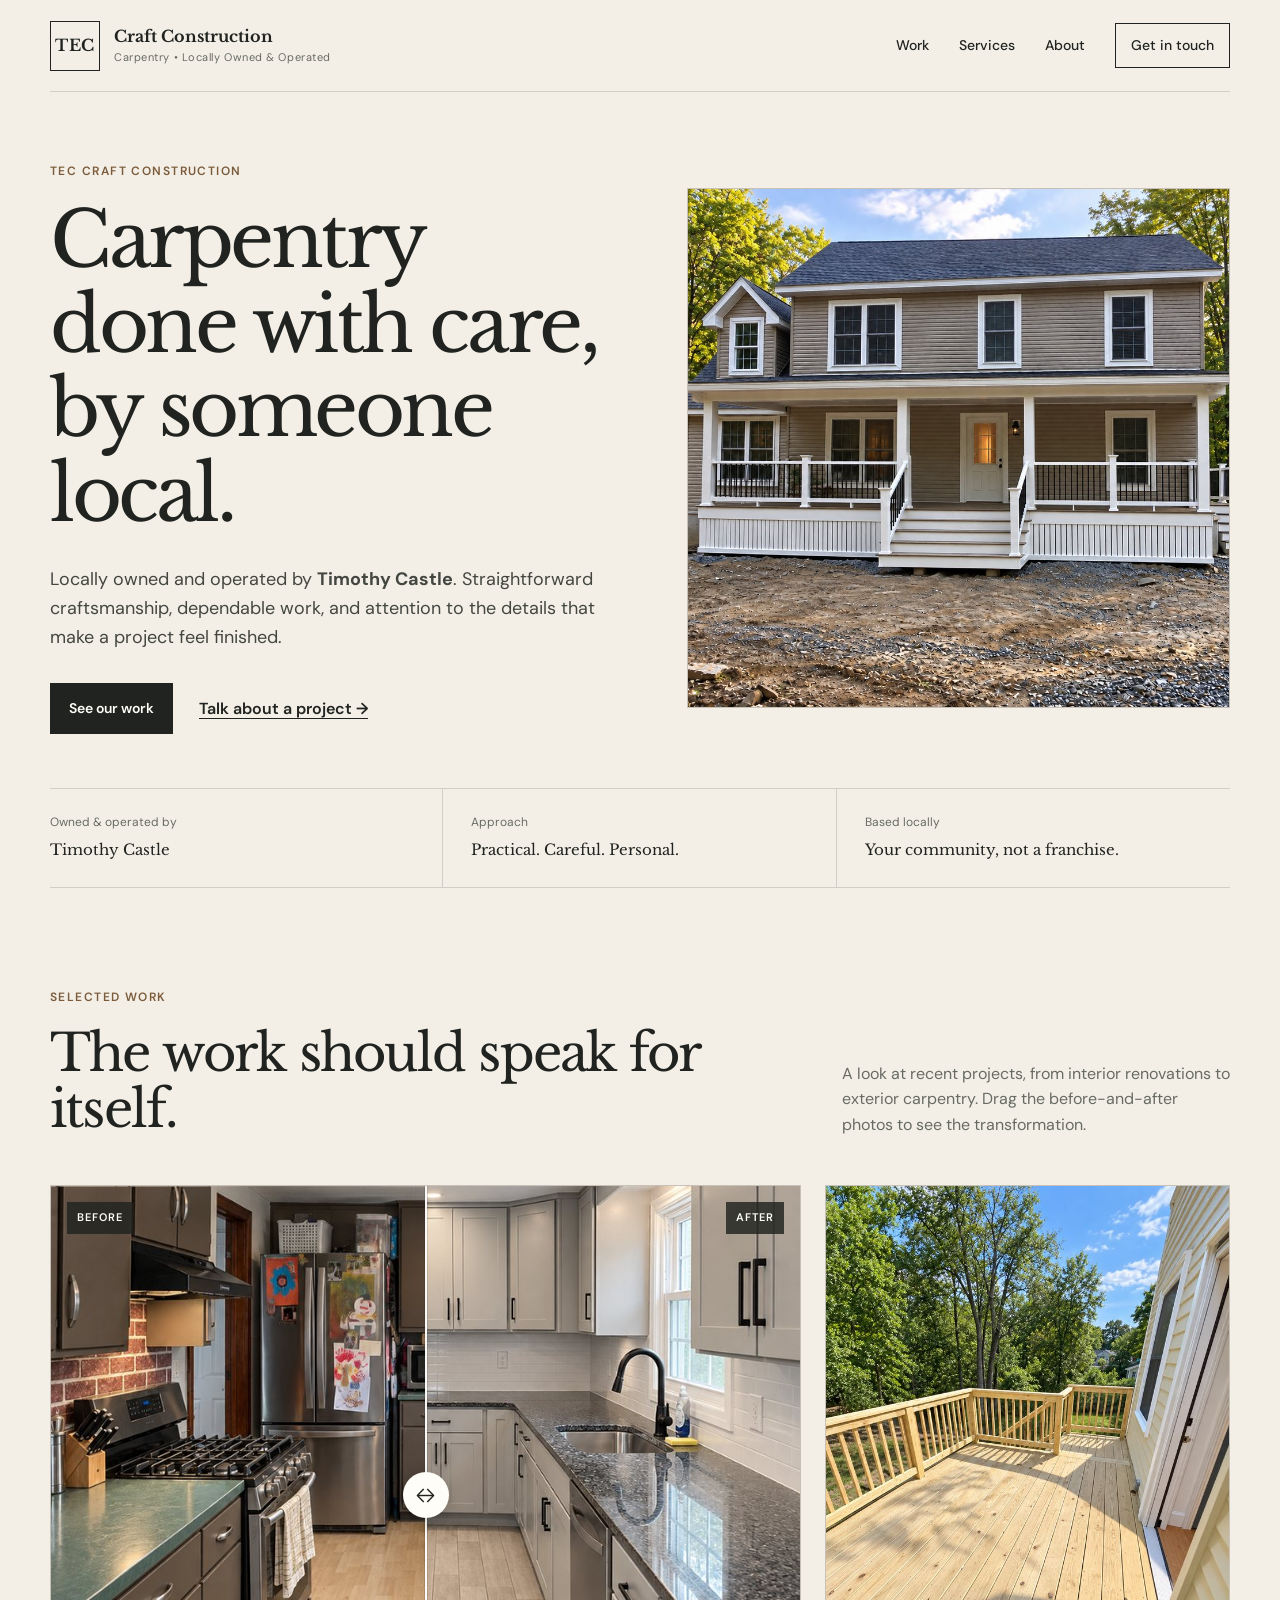
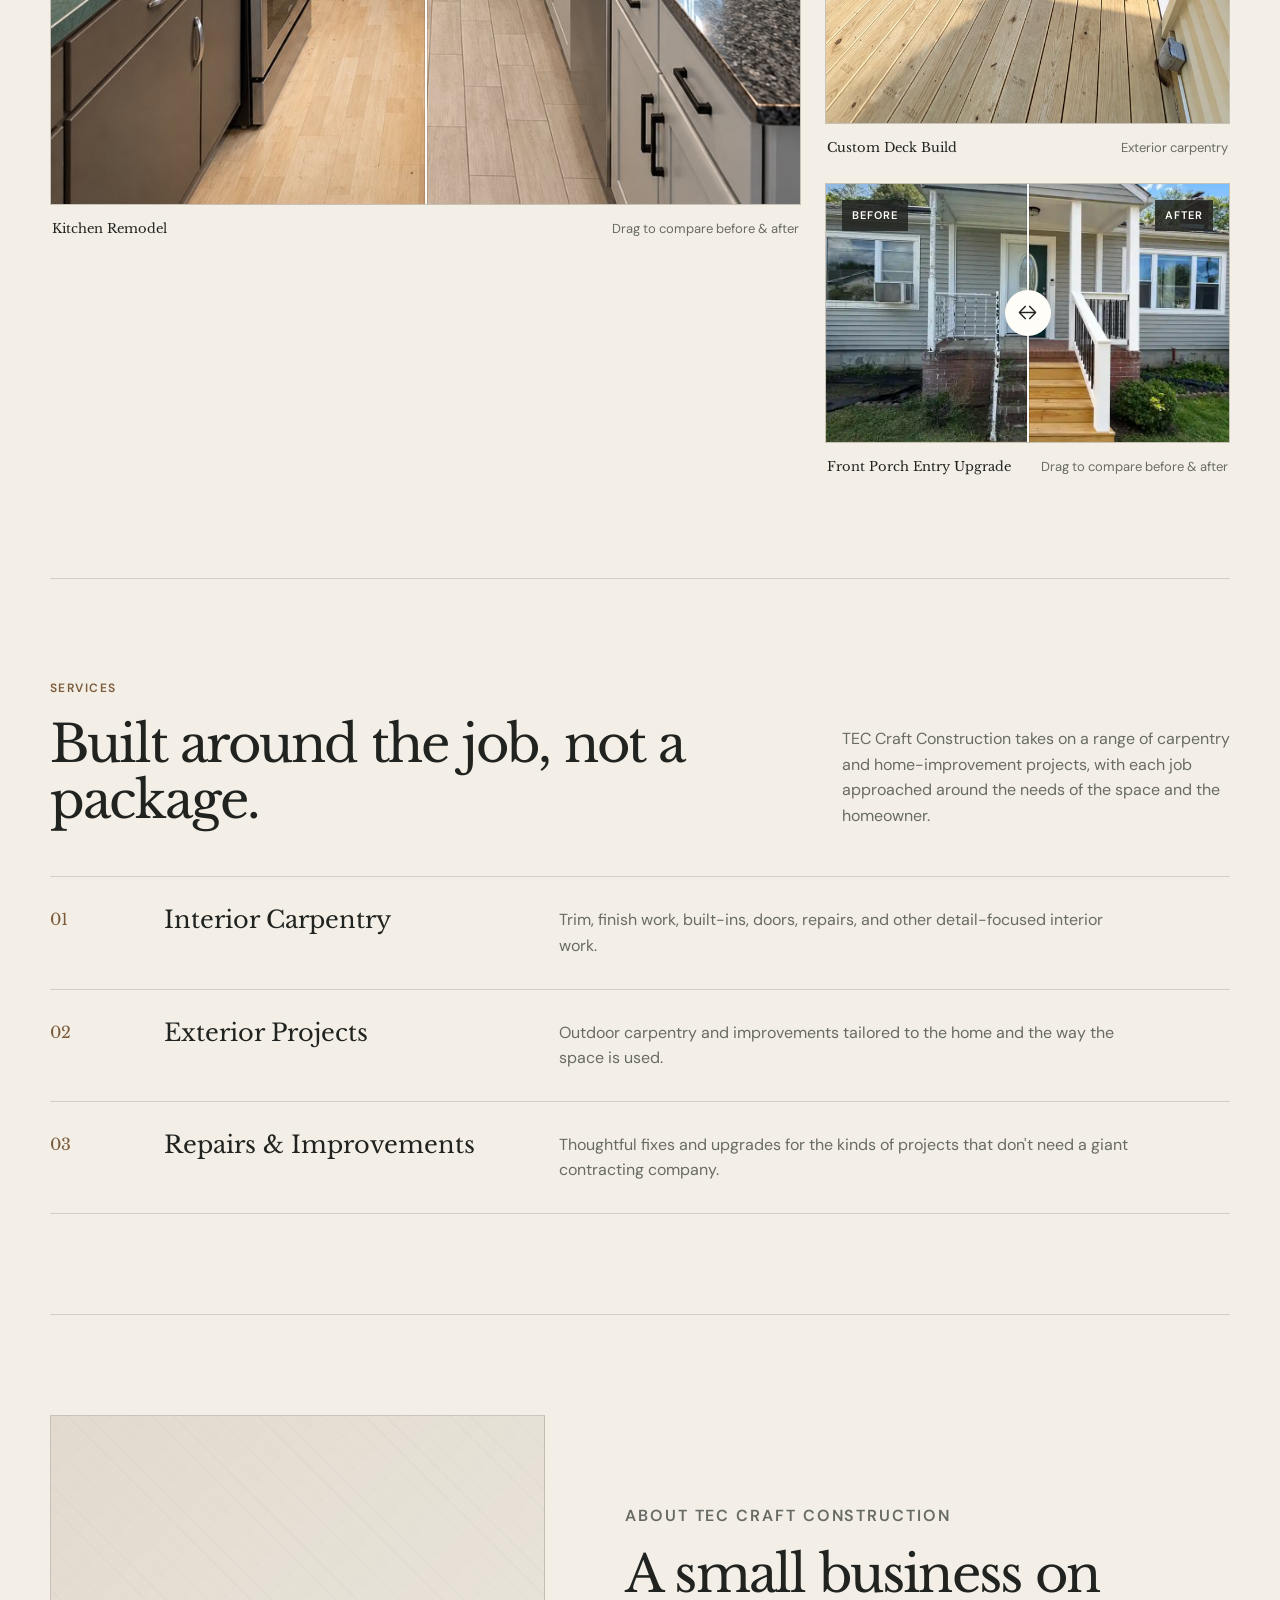
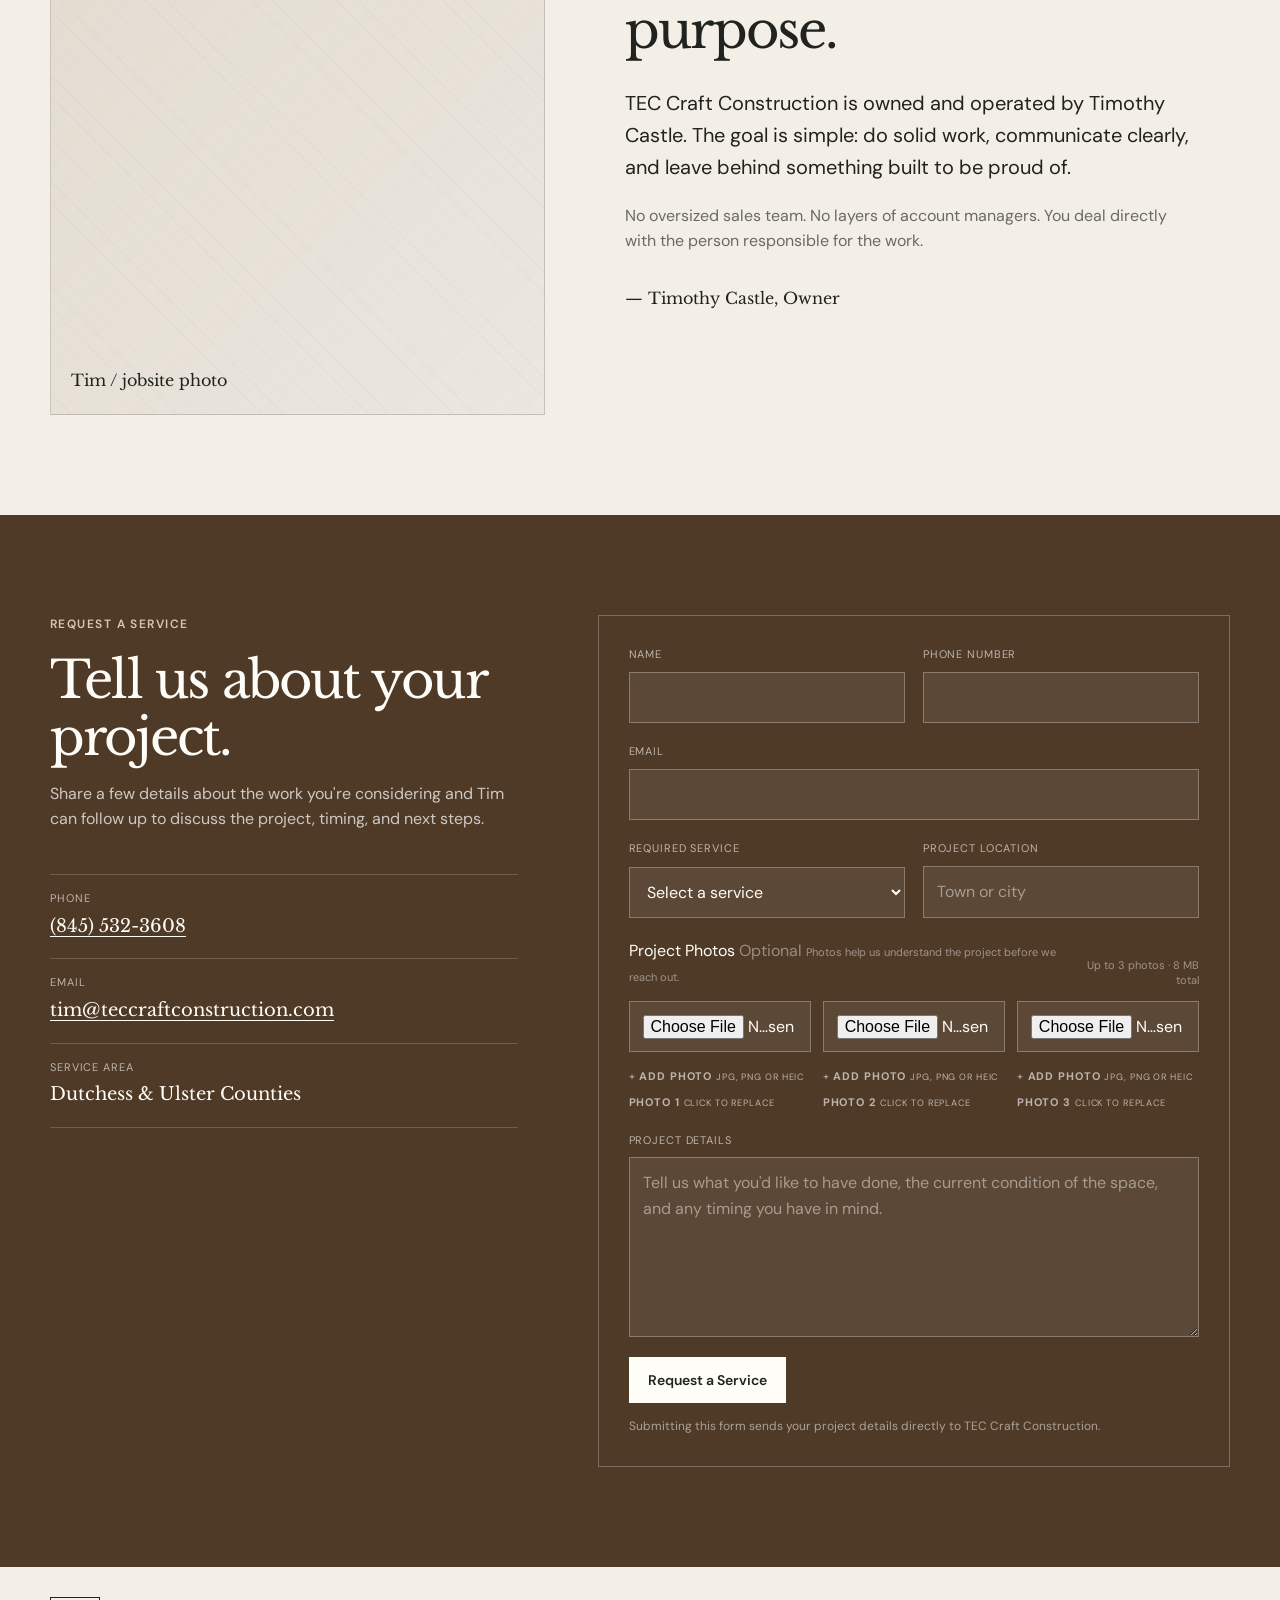
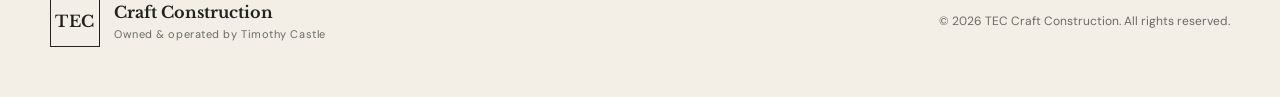
==== index.html @ 2acc92d2 "Redesign project photo upload cards" ====
<!doctype html>
<html lang="en">
<head>
  <meta charset="utf-8" />
  <meta name="viewport" content="width=device-width, initial-scale=1" />
  <meta name="description" content="TEC Craft Construction — locally owned and operated carpentry by Timothy Castle." />
  <title>TEC Craft Construction | Timothy Castle</title>
  <link rel="preconnect" href="https://fonts.googleapis.com">
  <link rel="preconnect" href="https://fonts.gstatic.com" crossorigin>
  <link href="https://fonts.googleapis.com/css2?family=DM+Sans:wght@400;500;600&family=Libre+Baskerville:wght@400;700&display=swap" rel="stylesheet">
  <link rel="stylesheet" href="styles.css" />
</head>
<body>
  <header class="site-header">
    <a class="brand" href="#top" aria-label="TEC Craft Construction home">
      <span class="brand-mark">TEC</span>
      <span class="brand-text">
        <strong>Craft Construction</strong>
        <small>Carpentry • Locally Owned & Operated</small>
      </span>
    </a>

    <button class="nav-toggle" aria-label="Open navigation" aria-expanded="false">
      <span></span><span></span><span></span>
    </button>

    <nav class="site-nav" aria-label="Main navigation">
      <a href="#work">Work</a>
      <a href="#services">Services</a>
      <a href="#about">About</a>
      <a class="nav-contact" href="#contact">Get in touch</a>
    </nav>
  </header>

  <main id="top">
    <section class="hero">
      <div class="hero-copy">
        <p class="eyebrow">TEC Craft Construction</p>
        <h1>Carpentry done with care, by someone local.</h1>
        <p class="hero-lede">
          Locally owned and operated by <strong>Timothy Castle</strong>.
          Straightforward craftsmanship, dependable work, and attention to the details that make a project feel finished.
        </p>
        <div class="hero-actions">
          <a class="button button-dark" href="#work">See our work</a>
          <a class="text-link" href="#contact">Talk about a project <span aria-hidden="true">→</span></a>
        </div>
      </div>

      <div class="hero-photo" style="overflow:hidden; border:1px solid var(--line); background:var(--paper-deep);">
        <img src="assets/main-house-hero.jpg" alt="Finished exterior carpentry work featuring the completed house and front porch." style="width:100%; height:100%; object-fit:cover; object-position:center center; display:block;" />
      </div>
    </section>

    <section class="intro-strip" aria-label="Business highlights">
      <div>
        <span class="strip-label">Owned & operated by</span>
        <strong>Timothy Castle</strong>
      </div>
      <div>
        <span class="strip-label">Approach</span>
        <strong>Practical. Careful. Personal.</strong>
      </div>
      <div>
        <span class="strip-label">Based locally</span>
        <strong>Your community, not a franchise.</strong>
      </div>
    </section>

    <section class="work section" id="work">
      <div class="section-heading">
        <div>
          <p class="eyebrow">Selected work</p>
          <h2>The work should speak for itself.</h2>
        </div>
        <p>
          A look at recent projects, from interior renovations to exterior carpentry. Drag the before-and-after photos to see the transformation.
        </p>
      </div>

      <div class="project-grid">
        <article class="project-card project-card-large">
          <div class="before-after" style="--split: 50%;">
            <img class="before-after__image before-after__after" src="assets/kitchen-after.jpg" alt="Kitchen after renovation" />
            <div class="before-after__before" aria-hidden="true">
              <img class="before-after__image" src="assets/kitchen-before.jpg" alt="" />
            </div>

            <span class="before-after__label before-after__label--before">Before</span>
            <span class="before-after__label before-after__label--after">After</span>

            <div class="before-after__divider" aria-hidden="true">
              <span class="before-after__handle">↔</span>
            </div>

            <input
              class="before-after__range"
              type="range"
              min="0"
              max="100"
              value="50"
              aria-label="Drag to compare the kitchen before and after"
            />
          </div>
          <div class="project-meta">
            <strong>Kitchen Remodel</strong>
            <span>Drag to compare before &amp; after</span>
          </div>
        </article>

        <article class="project-card">
          <div class="project-photo" style="overflow:hidden;border:1px solid var(--line);background:var(--paper-deep);">
            <img src="assets/deck-project.jpg" alt="Newly built wooden deck in daylight" style="width:100%;height:100%;object-fit:cover;display:block;" />
          </div>
          <div class="project-meta">
            <strong>Custom Deck Build</strong>
            <span>Exterior carpentry</span>
          </div>
        </article>

        <article class="project-card">
          <div class="before-after before-after--small" style="--split: 50%;">
            <img class="before-after__image before-after__after" src="assets/porch-after.webp" alt="Front porch after renovation" />
            <div class="before-after__before" aria-hidden="true">
              <img class="before-after__image" src="assets/porch-before.webp" alt="" />
            </div>

            <span class="before-after__label before-after__label--before">Before</span>
            <span class="before-after__label before-after__label--after">After</span>

            <div class="before-after__divider" aria-hidden="true">
              <span class="before-after__handle">↔</span>
            </div>

            <input
              class="before-after__range"
              type="range"
              min="0"
              max="100"
              value="50"
              aria-label="Drag to compare the front porch before and after"
            />
          </div>
          <div class="project-meta">
            <strong>Front Porch Entry Upgrade</strong>
            <span>Drag to compare before &amp; after</span>
          </div>
        </article>
      </div>
    </section>

    <section class="services section" id="services">
      <div class="section-heading compact">
        <div>
          <p class="eyebrow">Services</p>
          <h2>Built around the job, not a package.</h2>
        </div>
        <p>
          TEC Craft Construction takes on a range of carpentry and home-improvement projects, with each job approached around the needs of the space and the homeowner.
        </p>
      </div>

      <div class="service-list">
        <article>
          <span>01</span>
          <h3>Interior Carpentry</h3>
          <p>Trim, finish work, built-ins, doors, repairs, and other detail-focused interior work.</p>
        </article>
        <article>
          <span>02</span>
          <h3>Exterior Projects</h3>
          <p>Outdoor carpentry and improvements tailored to the home and the way the space is used.</p>
        </article>
        <article>
          <span>03</span>
          <h3>Repairs & Improvements</h3>
          <p>Thoughtful fixes and upgrades for the kinds of projects that don't need a giant contracting company.</p>
        </article>
      </div>
    </section>

    <section class="about section" id="about">
      <div class="about-photo placeholder-photo">
        <span>Tim / jobsite photo</span>
        
      </div>

      <div class="about-copy">
        <p class="eyebrow">About TEC Craft Construction</p>
        <h2>A small business on purpose.</h2>
        <p class="about-lede">
          TEC Craft Construction is owned and operated by Timothy Castle. The goal is simple:
          do solid work, communicate clearly, and leave behind something built to be proud of.
        </p>
        <p>
          No oversized sales team. No layers of account managers. You deal directly with the person responsible for the work.
        </p>
        <p class="owner-signoff">— Timothy Castle, Owner</p>
      </div>
    </section>

    <section class="contact section" id="contact">
      <div class="contact-intro">
        <p class="eyebrow">Request a service</p>
        <h2>Tell us about your project.</h2>
        <p>
          Share a few details about the work you're considering and Tim can follow up to discuss the project, timing, and next steps.
        </p>

        <div class="contact-details">
          <div>
            <span>Phone</span>
            <a href="tel:+18455323608">(845) 532-3608</a>
          </div>
          <div>
            <span>Email</span>
            <a href="mailto:tim@teccraftconstruction.com">tim@teccraftconstruction.com</a>
          </div>
          <div>
            <span>Service area</span>
            <strong>Dutchess &amp; Ulster Counties</strong>
          </div>
        </div>
      </div>

      <form
        class="service-request-form"
        name="service-request"
        method="POST"
        action="/"
        enctype="multipart/form-data"
        data-netlify="true"
        netlify-honeypot="bot-field"
      >
        <input type="hidden" name="form-name" value="service-request" />
        <p class="form-honeypot">
          <label>Don't fill this out if you're human: <input name="bot-field" /></label>
        </p>

        <div class="form-row">
          <label>
            <span>Name</span>
            <input type="text" name="name" autocomplete="name" required />
          </label>
          <label>
            <span>Phone Number</span>
            <input type="tel" name="phone" autocomplete="tel" required />
          </label>
        </div>

        <label>
          <span>Email</span>
          <input type="email" name="email" autocomplete="email" required />
        </label>

        <div class="form-row">
          <label>
            <span>Required Service</span>
            <select name="service" required>
              <option value="" selected disabled>Select a service</option>
              <option>Interior Carpentry</option>
              <option>Kitchen &amp; Home Updates</option>
              <option>Decks &amp; Exterior Carpentry</option>
              <option>Repairs &amp; Improvements</option>
              <option>Other / Not Sure</option>
            </select>
          </label>
          <label>
            <span>Project Location</span>
            <input type="text" name="project-location" placeholder="Town or city" />
          </label>
        </div>

        <div class="photo-upload-group">
          <div class="photo-upload-heading">
            <div>
              <span>Project Photos <em>Optional</em></span>
              <small>Photos help us understand the project before we reach out.</small>
            </div>
            <small>Up to 3 photos · 8 MB total</small>
          </div>

          <div class="photo-upload-grid">
            <label class="photo-upload-card">
              <input type="file" name="photo-1" accept="image/*" />
              <img class="photo-upload-preview" alt="" />
              <span class="photo-upload-empty">
                <span class="photo-upload-plus" aria-hidden="true">+</span>
                <strong>Add photo</strong>
                <small>JPG, PNG or HEIC</small>
              </span>
              <span class="photo-upload-selected">
                <strong>Photo 1</strong>
                <small>Click to replace</small>
              </span>
            </label>

            <label class="photo-upload-card">
              <input type="file" name="photo-2" accept="image/*" />
              <img class="photo-upload-preview" alt="" />
              <span class="photo-upload-empty">
                <span class="photo-upload-plus" aria-hidden="true">+</span>
                <strong>Add photo</strong>
                <small>JPG, PNG or HEIC</small>
              </span>
              <span class="photo-upload-selected">
                <strong>Photo 2</strong>
                <small>Click to replace</small>
              </span>
            </label>

            <label class="photo-upload-card">
              <input type="file" name="photo-3" accept="image/*" />
              <img class="photo-upload-preview" alt="" />
              <span class="photo-upload-empty">
                <span class="photo-upload-plus" aria-hidden="true">+</span>
                <strong>Add photo</strong>
                <small>JPG, PNG or HEIC</small>
              </span>
              <span class="photo-upload-selected">
                <strong>Photo 3</strong>
                <small>Click to replace</small>
              </span>
            </label>
          </div>
        </div>

        <label>
          <span>Project Details</span>
          <textarea
            name="project-details"
            rows="6"
            placeholder="Tell us what you'd like to have done, the current condition of the space, and any timing you have in mind."
            required
          ></textarea>
        </label>

        <button class="button button-light form-submit" type="submit">Request a Service</button>
        <p class="form-note">Submitting this form sends your project details directly to TEC Craft Construction.</p>
      </form>
    </section>
  </main>

  <footer>
    <div class="brand footer-brand">
      <span class="brand-mark">TEC</span>
      <span class="brand-text">
        <strong>Craft Construction</strong>
        <small>Owned & operated by Timothy Castle</small>
      </span>
    </div>
    <p>© <span id="year"></span> TEC Craft Construction. All rights reserved.</p>
  </footer>

  <script src="script.js"></script>
</body>
</html>
---- styles.css ----
:root {
  --paper: #f3efe7;
  --paper-deep: #e8e0d4;
  --ink: #20231f;
  --muted: #686b64;
  --wood: #7b5b3a;
  --wood-dark: #4f3a27;
  --line: rgba(32, 35, 31, 0.16);
  --white: #fffdf8;
  --max: 1180px;
}

* { box-sizing: border-box; }

html {
  scroll-behavior: smooth;
}

body {
  margin: 0;
  background: var(--paper);
  color: var(--ink);
  font-family: "DM Sans", system-ui, sans-serif;
  line-height: 1.6;
}

a { color: inherit; }

img {
  max-width: 100%;
  display: block;
}

.site-header {
  width: min(calc(100% - 48px), var(--max));
  margin: 0 auto;
  min-height: 92px;
  display: flex;
  align-items: center;
  justify-content: space-between;
  border-bottom: 1px solid var(--line);
  position: relative;
  z-index: 10;
}

.brand {
  display: inline-flex;
  align-items: center;
  gap: 14px;
  text-decoration: none;
}

.brand-mark {
  width: 50px;
  height: 50px;
  border: 1px solid var(--ink);
  display: grid;
  place-items: center;
  font-family: "Libre Baskerville", serif;
  font-weight: 700;
  letter-spacing: .04em;
}

.brand-text {
  display: flex;
  flex-direction: column;
  line-height: 1.15;
}

.brand-text strong {
  font-family: "Libre Baskerville", serif;
  font-size: 16px;
}

.brand-text small {
  margin-top: 6px;
  color: var(--muted);
  font-size: 11px;
  letter-spacing: .05em;
}

.site-nav {
  display: flex;
  align-items: center;
  gap: 30px;
}

.site-nav a {
  text-decoration: none;
  font-size: 14px;
  font-weight: 500;
}

.site-nav a:hover { text-decoration: underline; }

.nav-contact {
  border: 1px solid var(--ink);
  padding: 10px 15px;
}

.nav-toggle {
  display: none;
  background: transparent;
  border: 0;
  width: 42px;
  height: 42px;
  padding: 10px;
}

.nav-toggle span {
  display: block;
  height: 1px;
  background: var(--ink);
  margin: 5px 0;
}

.hero {
  width: min(calc(100% - 48px), var(--max));
  margin: 0 auto;
  padding: 70px 0 54px;
  display: grid;
  grid-template-columns: 1.02fr .98fr;
  gap: 72px;
  align-items: center;
}

.eyebrow {
  margin: 0 0 18px;
  color: var(--wood);
  font-weight: 600;
  text-transform: uppercase;
  letter-spacing: .12em;
  font-size: 12px;
}

h1, h2, h3 {
  font-family: "Libre Baskerville", serif;
  font-weight: 400;
  line-height: 1.1;
  margin-top: 0;
}

h1 {
  font-size: clamp(45px, 6vw, 78px);
  letter-spacing: -.045em;
  margin-bottom: 28px;
  max-width: 780px;
}

h2 {
  font-size: clamp(34px, 4vw, 52px);
  letter-spacing: -.035em;
  margin-bottom: 0;
}

h3 {
  font-size: 24px;
  margin-bottom: 12px;
}

.hero-lede {
  max-width: 650px;
  font-size: 18px;
  color: #444740;
  margin: 0 0 32px;
}

.hero-actions {
  display: flex;
  align-items: center;
  gap: 26px;
  flex-wrap: wrap;
}

.button {
  display: inline-block;
  padding: 13px 18px;
  text-decoration: none;
  font-weight: 600;
  font-size: 14px;
  border: 1px solid transparent;
}

.button-dark {
  color: var(--white);
  background: var(--ink);
}

.button-light {
  background: var(--white);
  color: var(--ink);
}

.text-link {
  font-weight: 600;
  text-decoration-thickness: 1px;
  text-underline-offset: 4px;
}

.hero-photo {
  min-height: 520px;
  position: relative;
  overflow: hidden;
}

.hero-photo > img {
  position: absolute;
  inset: 0;
  width: 100%;
  height: 100%;
  object-fit: cover;
  object-position: center center;
  display: block;
}

.placeholder-photo {
  border: 1px solid var(--line);
  background:
    linear-gradient(135deg, rgba(123,91,58,.14), rgba(32,35,31,.04)),
    repeating-linear-gradient(45deg, transparent, transparent 14px, rgba(32,35,31,.025) 14px, rgba(32,35,31,.025) 15px);
  display: flex;
  align-items: flex-end;
  justify-content: space-between;
  gap: 20px;
  padding: 20px;
  color: var(--muted);
}

.placeholder-photo span {
  font-family: "Libre Baskerville", serif;
  color: var(--ink);
}

.placeholder-photo small {
  text-align: right;
  max-width: 210px;
}

.intro-strip {
  width: min(calc(100% - 48px), var(--max));
  margin: 0 auto;
  border-top: 1px solid var(--line);
  border-bottom: 1px solid var(--line);
  display: grid;
  grid-template-columns: repeat(3, 1fr);
}

.intro-strip > div {
  padding: 24px 28px;
  border-right: 1px solid var(--line);
}

.intro-strip > div:first-child { padding-left: 0; }
.intro-strip > div:last-child {
  border-right: 0;
  padding-right: 0;
}

.strip-label {
  display: block;
  color: var(--muted);
  font-size: 12px;
  margin-bottom: 5px;
}

.intro-strip strong {
  font-family: "Libre Baskerville", serif;
  font-size: 15px;
  font-weight: 400;
}

.section {
  width: min(calc(100% - 48px), var(--max));
  margin: 0 auto;
  padding: 100px 0;
}

.section-heading {
  display: grid;
  grid-template-columns: 1.3fr .7fr;
  gap: 70px;
  align-items: end;
  margin-bottom: 48px;
}

.section-heading > p {
  margin: 0;
  color: var(--muted);
  max-width: 440px;
}

.project-grid {
  display: grid;
  grid-template-columns: 1.3fr .7fr;
  gap: 24px;
}

.project-card-large {
  grid-row: span 2;
}

.project-photo {
  min-height: 260px;
}

.project-card-large .project-photo {
  min-height: 620px;
}

.project-meta {
  display: flex;
  justify-content: space-between;
  gap: 18px;
  padding: 14px 2px 0;
  font-size: 13px;
}

.project-meta strong {
  font-family: "Libre Baskerville", serif;
  font-weight: 400;
}

.project-meta span { color: var(--muted); }

.services {
  border-top: 1px solid var(--line);
}

.service-list {
  border-top: 1px solid var(--line);
}

.service-list article {
  display: grid;
  grid-template-columns: 80px .7fr 1.3fr;
  gap: 34px;
  padding: 30px 0;
  border-bottom: 1px solid var(--line);
  align-items: start;
}

.service-list article > span {
  color: var(--wood);
  font-family: "Libre Baskerville", serif;
}

.service-list p {
  margin: 0;
  color: var(--muted);
  max-width: 580px;
}

.about {
  display: grid;
  grid-template-columns: .9fr 1.1fr;
  gap: 80px;
  align-items: center;
  border-top: 1px solid var(--line);
}

.about-photo {
  min-height: 600px;
}

.about-copy {
  max-width: 570px;
}

.about-copy h2 { margin-bottom: 28px; }

.about-copy p {
  color: var(--muted);
  font-size: 16px;
}

.about-copy .about-lede {
  color: var(--ink);
  font-size: 20px;
}

.owner-signoff {
  margin-top: 32px;
  color: var(--ink) !important;
  font-family: "Libre Baskerville", serif;
}

.contact {
  background: var(--wood-dark);
  color: var(--white);
  width: 100%;
  max-width: none;
  padding-left: max(24px, calc((100vw - var(--max))/2));
  padding-right: max(24px, calc((100vw - var(--max))/2));
  display: grid;
  grid-template-columns: .85fr 1.15fr;
  gap: 80px;
  align-items: start;
}

.contact .eyebrow { color: #dbc7ae; }

.contact-intro > p:last-of-type {
  color: rgba(255,255,255,.72);
  max-width: 520px;
}

.contact-details {
  margin-top: 42px;
  border-top: 1px solid rgba(255,255,255,.18);
}

.contact-details > div {
  padding: 15px 0 18px;
  border-bottom: 1px solid rgba(255,255,255,.18);
  display: flex;
  flex-direction: column;
}

.contact-details span,
.service-request-form label > span {
  color: rgba(255,255,255,.62);
  font-size: 11px;
  text-transform: uppercase;
  letter-spacing: .08em;
}

.contact-details a,
.contact-details strong {
  margin-top: 4px;
  font-family: "Libre Baskerville", serif;
  font-size: 18px;
  font-weight: 400;
  text-decoration-thickness: 1px;
  text-underline-offset: 4px;
}

.service-request-form {
  border: 1px solid rgba(255,255,255,.25);
  padding: 30px;
  display: grid;
  gap: 20px;
}

.form-row {
  display: grid;
  grid-template-columns: 1fr 1fr;
  gap: 18px;
}

.service-request-form label {
  display: grid;
  gap: 8px;
}

.service-request-form input,
.service-request-form select,
.service-request-form textarea {
  width: 100%;
  border: 1px solid rgba(255,255,255,.28);
  background: rgba(255,255,255,.07);
  color: var(--white);
  font: inherit;
  padding: 12px 13px;
  border-radius: 0;
  outline: none;
}

.service-request-form input,
.service-request-form select {
  min-height: 48px;
}

.service-request-form textarea {
  resize: vertical;
  min-height: 140px;
}

.service-request-form input::placeholder,
.service-request-form textarea::placeholder {
  color: rgba(255,255,255,.46);
}

.service-request-form select option {
  color: var(--ink);
  background: var(--white);
}

.service-request-form input:focus,
.service-request-form select:focus,
.service-request-form textarea:focus {
  border-color: rgba(255,255,255,.75);
}

.form-submit {
  width: fit-content;
  cursor: pointer;
  font-family: "DM Sans", sans-serif;
}

.form-note {
  margin: -6px 0 0;
  color: rgba(255,255,255,.52);
  font-size: 12px;
}

.form-honeypot {
  position: absolute;
  left: -9999px;
  width: 1px;
  height: 1px;
  overflow: hidden;
}

footer {
  width: min(calc(100% - 48px), var(--max));
  margin: 0 auto;
  padding: 30px 0 50px;
  display: flex;
  justify-content: space-between;
  align-items: center;
  gap: 30px;
}

footer p {
  color: var(--muted);
  font-size: 12px;
}

@media (max-width: 850px) {
  .site-header {
    width: min(calc(100% - 32px), var(--max));
    min-height: 80px;
  }

  .brand-text small { display: none; }

  .nav-toggle {
    display: block;
    cursor: pointer;
  }

  .site-nav {
    display: none;
    position: absolute;
    top: 79px;
    left: 0;
    right: 0;
    background: var(--paper);
    padding: 20px 0 26px;
    border-bottom: 1px solid var(--line);
    flex-direction: column;
    align-items: stretch;
    gap: 0;
  }

  .site-nav.open { display: flex; }

  .site-nav a {
    padding: 12px 0;
  }

  .nav-contact {
    border: 0;
  }

  .hero,
  .section {
    width: min(calc(100% - 32px), var(--max));
  }

  .hero {
    grid-template-columns: 1fr;
    gap: 38px;
    padding-top: 48px;
  }

  .hero-photo { min-height: 420px; }

  .intro-strip {
    width: min(calc(100% - 32px), var(--max));
    grid-template-columns: 1fr;
  }

  .intro-strip > div {
    border-right: 0;
    border-bottom: 1px solid var(--line);
    padding: 18px 0;
  }

  .intro-strip > div:last-child { border-bottom: 0; }

  .section { padding: 72px 0; }

  .section-heading,
  .project-grid,
  .about,
  .contact {
    grid-template-columns: 1fr;
    gap: 36px;
  }

  .project-card-large { grid-row: auto; }

  .project-card-large .project-photo,
  .project-photo,
  .about-photo {
    min-height: 380px;
  }

  .service-list article {
    grid-template-columns: 52px 1fr;
    gap: 15px;
  }

  .service-list article p {
    grid-column: 2;
  }

  .contact {
    width: 100%;
    padding-left: 16px;
    padding-right: 16px;
  }

  .form-row {
    grid-template-columns: 1fr;
  }

  .service-request-form {
    padding: 22px;
  }

  footer {
    width: min(calc(100% - 32px), var(--max));
    align-items: flex-start;
    flex-direction: column;
  }
}

@media (max-width: 520px) {
  h1 { font-size: 44px; }
  h2 { font-size: 34px; }

  .brand-mark {
    width: 44px;
    height: 44px;
  }

  .hero-photo,
  .project-card-large .project-photo,
  .project-photo,
  .about-photo {
    min-height: 310px;
  }

  .placeholder-photo {
    flex-direction: column;
    align-items: flex-start;
  }

  .placeholder-photo small { text-align: left; }

  .project-meta {
    flex-direction: column;
    gap: 2px;
  }
}


.before-after {
  --split: 50%;
  position: relative;
  min-height: 620px;
  overflow: hidden;
  border: 1px solid var(--line);
  background: var(--paper-deep);
  user-select: none;
  touch-action: pan-y;
}

.before-after__image {
  position: absolute;
  inset: 0;
  width: 100%;
  height: 100%;
  object-fit: cover;
  display: block;
}

.before-after__after {
  z-index: 1;
}

.before-after__before {
  position: absolute;
  inset: 0;
  overflow: hidden;
  z-index: 2;
  clip-path: inset(0 calc(100% - var(--split)) 0 0);
}

.before-after__before .before-after__image {
  width: 100%;
  height: 100%;
  max-width: none;
  object-fit: cover;
}

.before-after__label {
  position: absolute;
  top: 16px;
  z-index: 4;
  padding: 7px 10px;
  background: rgba(32, 35, 31, 0.82);
  color: var(--white);
  font-size: 11px;
  font-weight: 600;
  letter-spacing: .09em;
  text-transform: uppercase;
  pointer-events: none;
}

.before-after__label--before {
  left: 16px;
}

.before-after__label--after {
  right: 16px;
}

.before-after__divider {
  position: absolute;
  top: 0;
  bottom: 0;
  left: var(--split);
  width: 2px;
  background: rgba(255, 255, 255, 0.95);
  transform: translateX(-1px);
  z-index: 4;
  pointer-events: none;
  box-shadow: 0 0 0 1px rgba(32, 35, 31, 0.12);
}

.before-after__handle {
  position: absolute;
  top: 50%;
  left: 50%;
  width: 46px;
  height: 46px;
  border-radius: 50%;
  background: var(--white);
  color: var(--ink);
  display: grid;
  place-items: center;
  transform: translate(-50%, -50%);
  font-size: 19px;
  line-height: 1;
  box-shadow: 0 4px 18px rgba(0,0,0,.18);
}

.before-after__range {
  position: absolute;
  inset: 0;
  width: 100%;
  height: 100%;
  margin: 0;
  opacity: 0;
  cursor: ew-resize;
  z-index: 5;
}

.before-after__range:focus-visible + * {
  outline: 2px solid var(--ink);
  outline-offset: 3px;
}

@media (max-width: 850px) {
  .before-after {
    min-height: 460px;
  }
}

@media (max-width: 520px) {
  .before-after {
    min-height: 360px;
  }

  .before-after__handle {
    width: 40px;
    height: 40px;
  }
}


.before-after--small {
  min-height: 260px;
}

@media (max-width: 850px) {
  .before-after--small {
    min-height: 380px;
  }
}

@media (max-width: 520px) {
  .before-after--small {
    min-height: 310px;
  }
}


.thank-you-page {
  width: min(calc(100% - 48px), 860px);
  margin: 0 auto;
  padding: 110px 0 140px;
}

.thank-you-card {
  border-top: 1px solid var(--line);
  border-bottom: 1px solid var(--line);
  padding: 70px 0;
}

.thank-you-card h1 {
  max-width: 760px;
}

.thank-you-card > p:not(.eyebrow) {
  max-width: 650px;
  color: var(--muted);
  font-size: 18px;
  margin: 0 0 32px;
}

@media (max-width: 850px) {
  .thank-you-page {
    width: min(calc(100% - 32px), 860px);
    padding: 70px 0 100px;
  }

  .thank-you-card {
    padding: 50px 0;
  }
}


.form-success {
  display: grid;
  gap: 18px;
  align-content: start;
}

.form-success .eyebrow {
  margin-bottom: 0;
}

.form-success h3 {
  margin: 0;
  color: var(--white);
  font-size: 30px;
}

.form-success p:not(.eyebrow) {
  margin: 0;
  color: rgba(255,255,255,.72);
  line-height: 1.7;
}

.form-success .button {
  margin-top: 8px;
  width: fit-content;
}

.form-error {
  margin: -4px 0 0;
  color: #f4c7c7;
  font-size: 13px;
  line-height: 1.5;
}

.form-submit:disabled {
  opacity: .6;
  cursor: wait;
}


.photo-upload-group {
  display: grid;
  gap: 12px;
}

.photo-upload-heading {
  display: flex;
  justify-content: space-between;
  align-items: end;
  gap: 20px;
}

.photo-upload-heading > span {
  color: rgba(255,255,255,.62);
  font-size: 11px;
  text-transform: uppercase;
  letter-spacing: .08em;
}

.photo-upload-heading em {
  font-style: normal;
  text-transform: none;
  letter-spacing: 0;
  color: rgba(255,255,255,.42);
}

.photo-upload-heading small {
  max-width: 300px;
  color: rgba(255,255,255,.46);
  font-size: 11px;
  text-align: right;
  line-height: 1.4;
}

.photo-upload-grid {
  display: grid;
  grid-template-columns: repeat(3, 1fr);
  gap: 12px;
}

.photo-upload {
  border: 1px dashed rgba(255,255,255,.3);
  background: rgba(255,255,255,.04);
  padding: 14px;
  min-width: 0;
}

.photo-upload > span {
  display: block;
  margin-bottom: 8px;
}

.photo-upload input[type="file"] {
  min-height: 0;
  padding: 0;
  border: 0;
  background: transparent;
  color: rgba(255,255,255,.72);
  font-size: 12px;
}

.photo-upload input[type="file"]::file-selector-button {
  margin-right: 10px;
  border: 1px solid rgba(255,255,255,.28);
  background: rgba(255,255,255,.1);
  color: var(--white);
  padding: 8px 10px;
  font: inherit;
  cursor: pointer;
}

@media (max-width: 850px) {
  .photo-upload-grid {
    grid-template-columns: 1fr;
  }

  .photo-upload-heading {
    align-items: start;
    flex-direction: column;
    gap: 5px;
  }

  .photo-upload-heading small {
    max-width: none;
    text-align: left;
  }
}
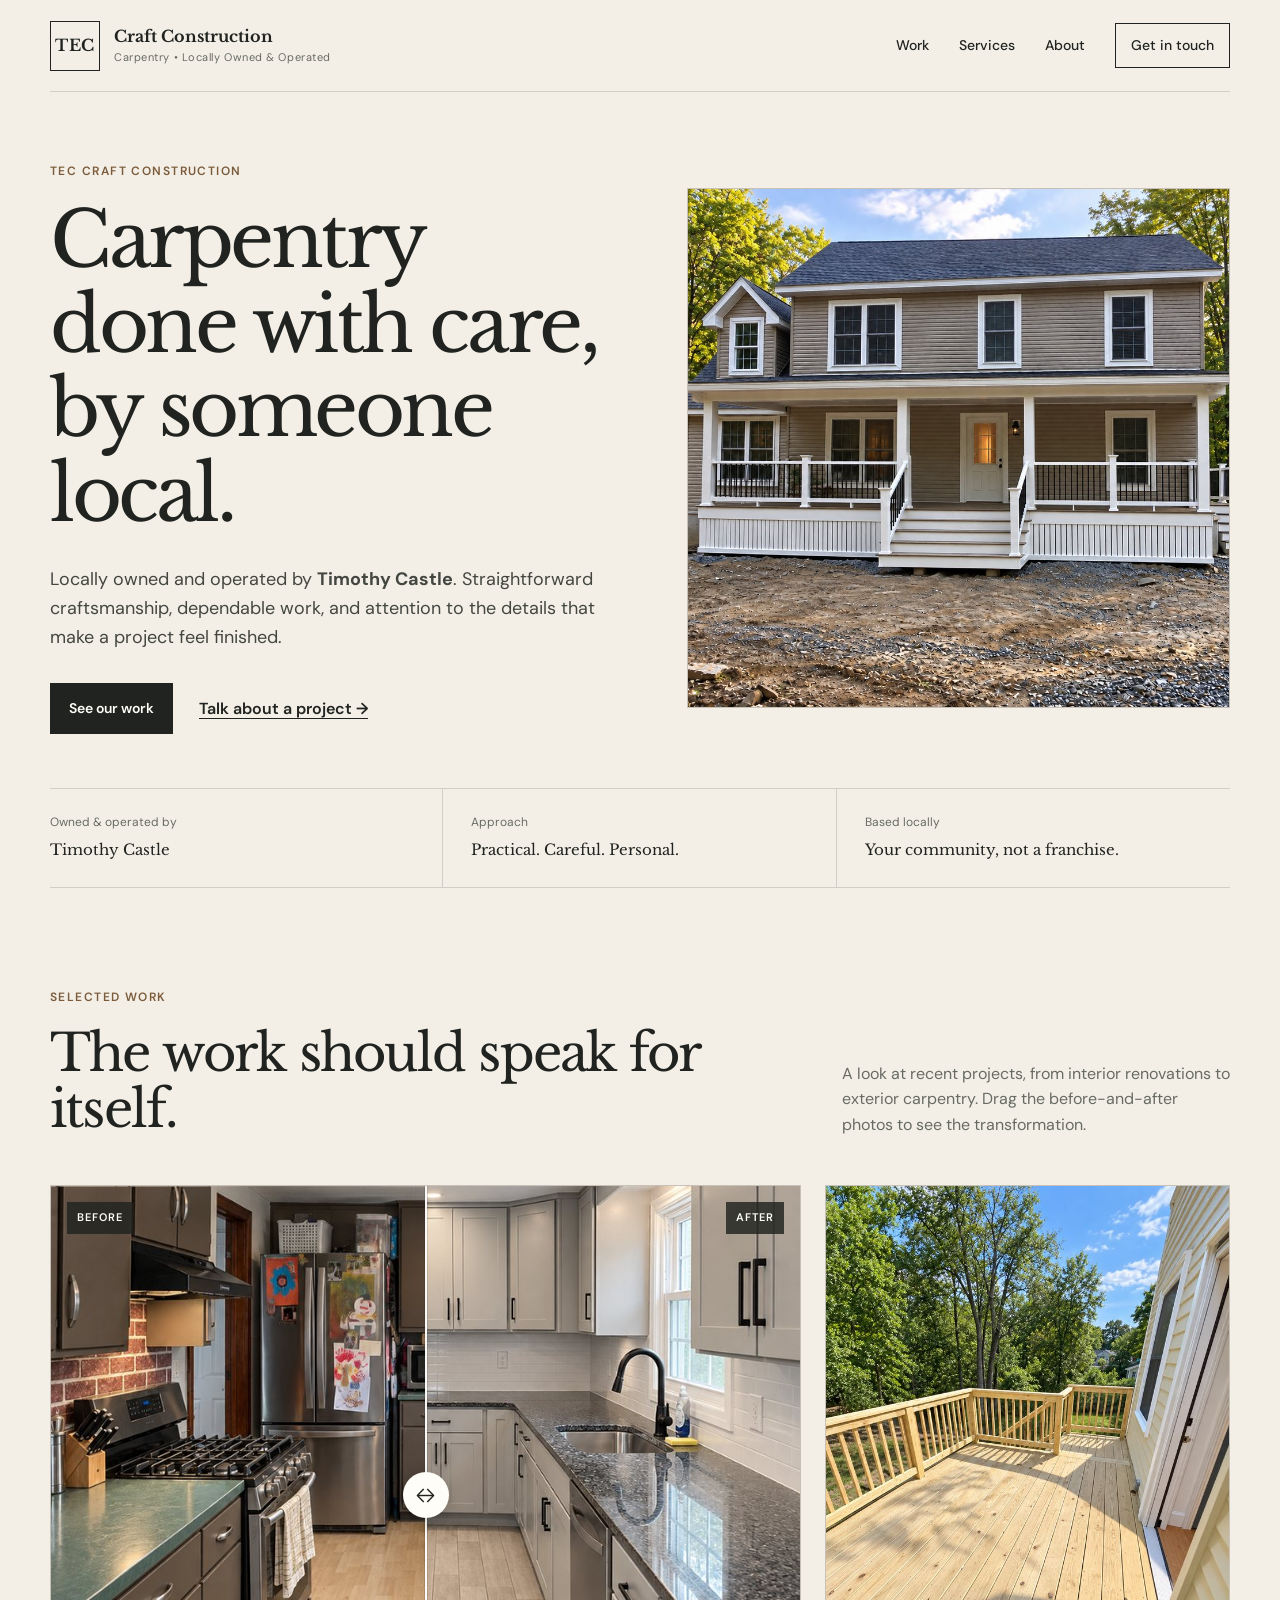
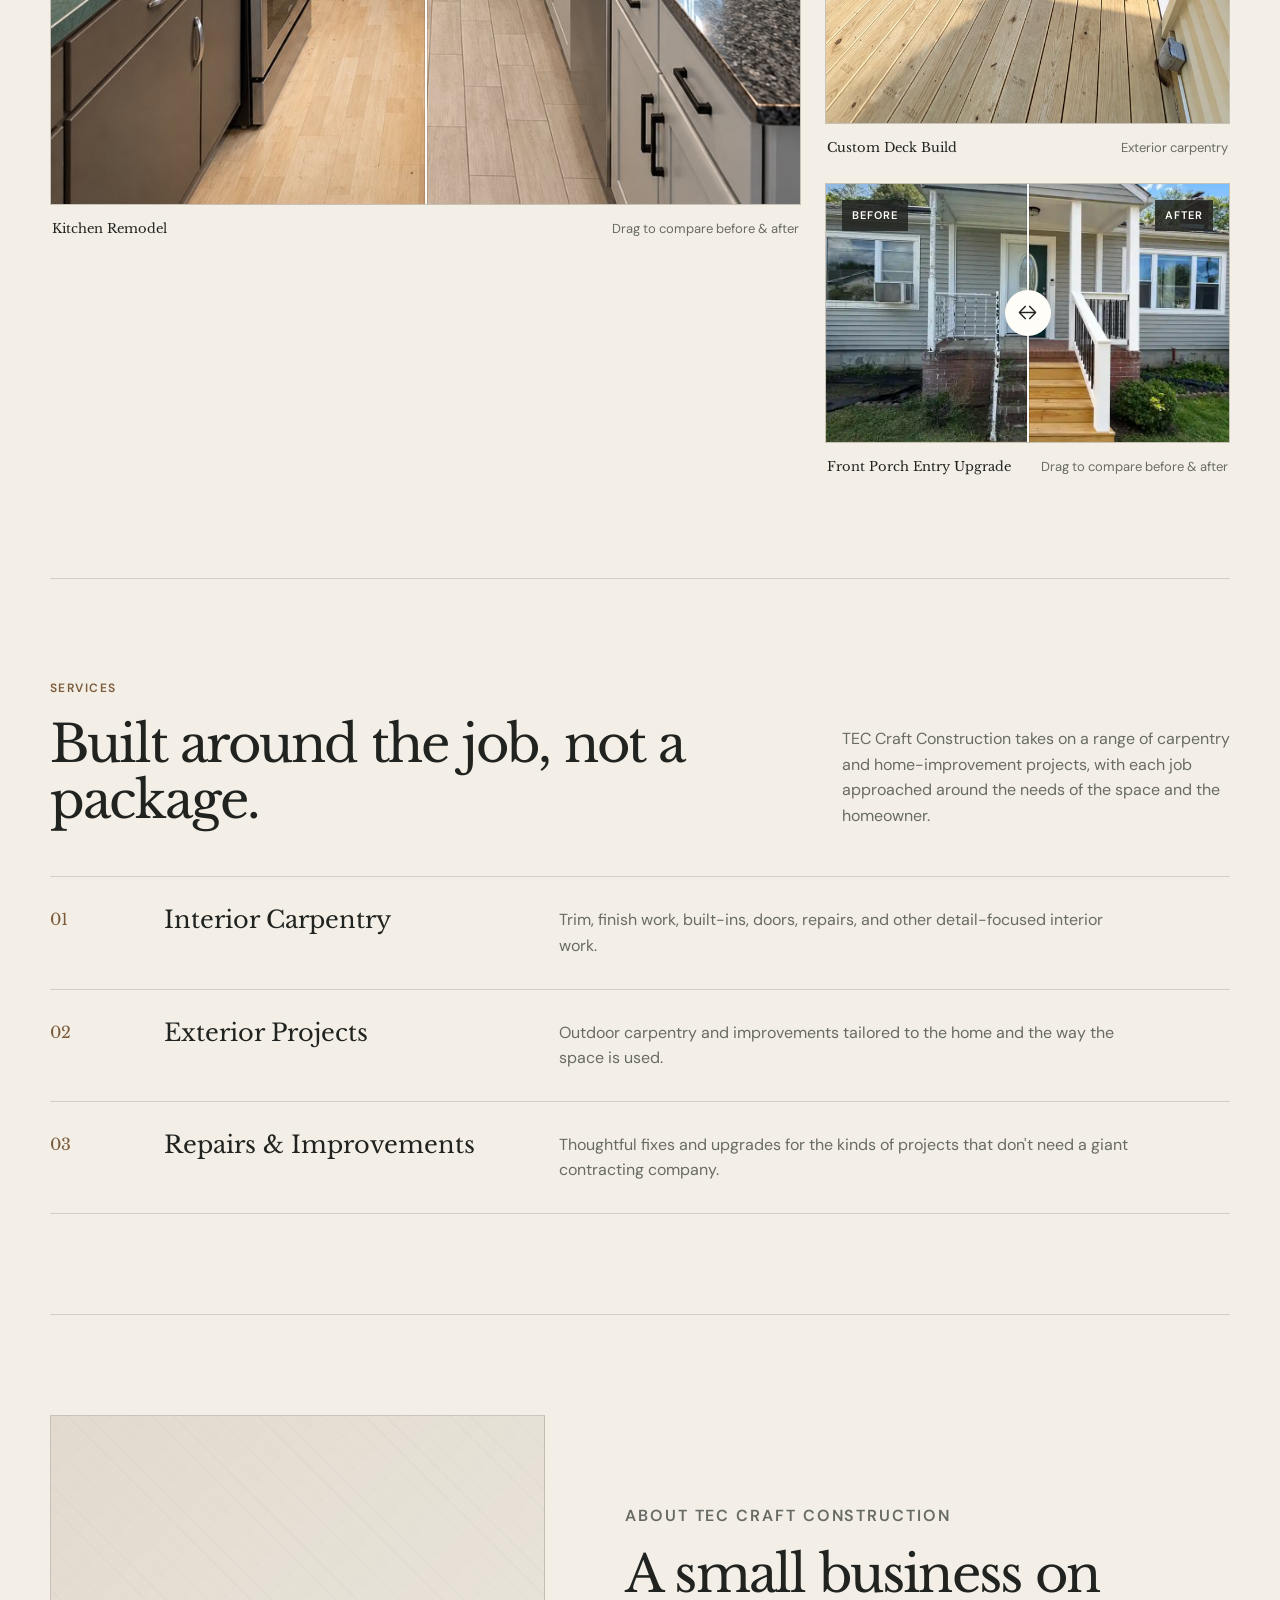
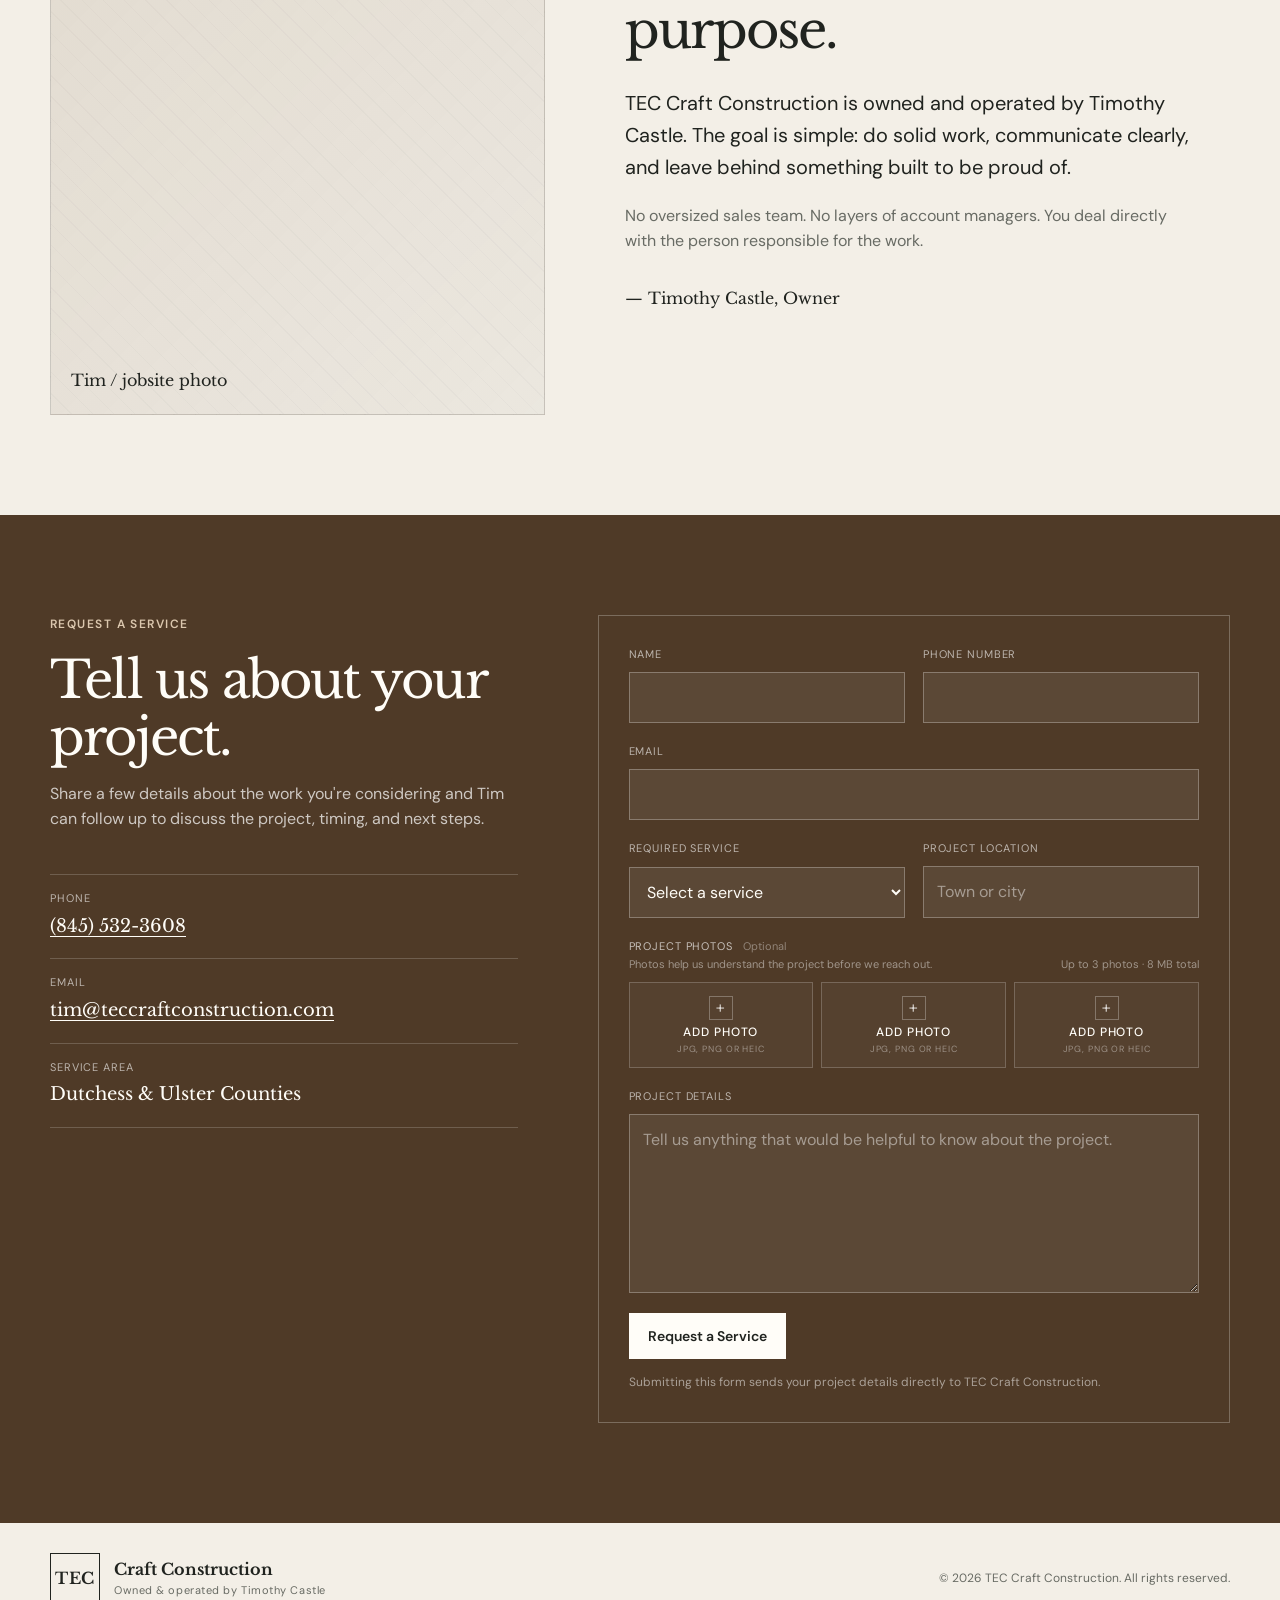
==== commit d3ccf9d1: "Update project details placeholder" ====
--- a/index.html
+++ b/index.html
@@ -330,7 +330,7 @@
           <textarea
             name="project-details"
             rows="6"
-            placeholder="Tell us what you'd like to have done, the current condition of the space, and any timing you have in mind."
+            placeholder="Tell us anything that would be helpful to know about the project."
             required
           ></textarea>
         </label>
--- a/styles.css
+++ b/styles.css
@@ -886,88 +886,178 @@
 
 .photo-upload-group {
   display: grid;
-  gap: 12px;
+  gap: 9px;
 }
 
 .photo-upload-heading {
   display: flex;
   justify-content: space-between;
   align-items: end;
-  gap: 20px;
-}
-
-.photo-upload-heading > span {
-  color: rgba(255,255,255,.62);
+  gap: 16px;
+}
+
+.photo-upload-heading > div {
+  display: grid;
+  gap: 2px;
+}
+
+.photo-upload-heading span {
+  color: rgba(255,255,255,.68);
   font-size: 11px;
   text-transform: uppercase;
   letter-spacing: .08em;
 }
 
 .photo-upload-heading em {
+  margin-left: 6px;
   font-style: normal;
   text-transform: none;
   letter-spacing: 0;
-  color: rgba(255,255,255,.42);
+  color: rgba(255,255,255,.38);
 }
 
 .photo-upload-heading small {
-  max-width: 300px;
   color: rgba(255,255,255,.46);
   font-size: 11px;
+  line-height: 1.45;
+}
+
+.photo-upload-heading > small {
+  flex: 0 0 auto;
   text-align: right;
-  line-height: 1.4;
 }
 
 .photo-upload-grid {
   display: grid;
   grid-template-columns: repeat(3, 1fr);
-  gap: 12px;
-}
-
-.photo-upload {
-  border: 1px dashed rgba(255,255,255,.3);
-  background: rgba(255,255,255,.04);
-  padding: 14px;
+  gap: 8px;
+}
+
+.photo-upload-card {
+  position: relative;
   min-width: 0;
-}
-
-.photo-upload > span {
+  height: 86px;
+  border: 1px solid rgba(255,255,255,.2);
+  background: rgba(255,255,255,.035);
+  overflow: hidden;
+  cursor: pointer;
+  transition: border-color .18s ease, background .18s ease, transform .18s ease;
+}
+
+.photo-upload-card:hover {
+  border-color: rgba(255,255,255,.52);
+  background: rgba(255,255,255,.065);
+}
+
+.photo-upload-card:focus-within {
+  outline: 2px solid rgba(255,255,255,.72);
+  outline-offset: 2px;
+}
+
+.photo-upload-card input[type="file"] {
+  position: absolute;
+  width: 1px;
+  height: 1px;
+  opacity: 0;
+  pointer-events: none;
+}
+
+.photo-upload-empty,
+.photo-upload-selected {
+  position: absolute;
+  inset: 0;
+  display: flex;
+  flex-direction: column;
+  align-items: center;
+  justify-content: center;
+  gap: 2px;
+  text-align: center;
+  padding: 8px;
+}
+
+.photo-upload-plus {
+  width: 24px;
+  height: 24px;
+  border: 1px solid rgba(255,255,255,.28);
+  display: grid;
+  place-items: center;
+  margin-bottom: 1px;
+  color: rgba(255,255,255,.82);
+  font-family: "DM Sans", sans-serif;
+  font-size: 17px;
+  font-weight: 300;
+  line-height: 1;
+}
+
+.photo-upload-empty strong,
+.photo-upload-selected strong {
+  color: var(--white);
+  font-family: "DM Sans", sans-serif;
+  font-size: 12px;
+  font-weight: 500;
+}
+
+.photo-upload-empty small,
+.photo-upload-selected small {
+  color: rgba(255,255,255,.42);
+  font-size: 9px;
+  line-height: 1.2;
+}
+
+.photo-upload-preview {
+  width: 100%;
+  height: 100%;
+  object-fit: cover;
+  display: none;
+}
+
+.photo-upload-selected {
+  display: none;
+  justify-content: flex-end;
+  align-items: flex-start;
+  text-align: left;
+  background: linear-gradient(to top, rgba(22,24,21,.86), transparent 62%);
+}
+
+.photo-upload-card.has-photo .photo-upload-preview,
+.photo-upload-card.has-photo .photo-upload-selected {
+  display: flex;
+}
+
+.photo-upload-card.has-photo .photo-upload-preview {
   display: block;
-  margin-bottom: 8px;
-}
-
-.photo-upload input[type="file"] {
-  min-height: 0;
-  padding: 0;
-  border: 0;
-  background: transparent;
-  color: rgba(255,255,255,.72);
-  font-size: 12px;
-}
-
-.photo-upload input[type="file"]::file-selector-button {
-  margin-right: 10px;
-  border: 1px solid rgba(255,255,255,.28);
-  background: rgba(255,255,255,.1);
-  color: var(--white);
-  padding: 8px 10px;
-  font: inherit;
-  cursor: pointer;
+}
+
+.photo-upload-card.has-photo .photo-upload-empty {
+  display: none;
 }
 
 @media (max-width: 850px) {
   .photo-upload-grid {
-    grid-template-columns: 1fr;
+    grid-template-columns: repeat(3, 1fr);
   }
 
   .photo-upload-heading {
     align-items: start;
     flex-direction: column;
-    gap: 5px;
-  }
-
-  .photo-upload-heading small {
-    max-width: none;
+    gap: 3px;
+  }
+
+  .photo-upload-heading > small {
     text-align: left;
   }
 }
+
+@media (max-width: 600px) {
+  .photo-upload-grid {
+    gap: 6px;
+  }
+
+  .photo-upload-card {
+    height: 76px;
+  }
+
+  .photo-upload-empty small {
+    display: none;
+  }
+}
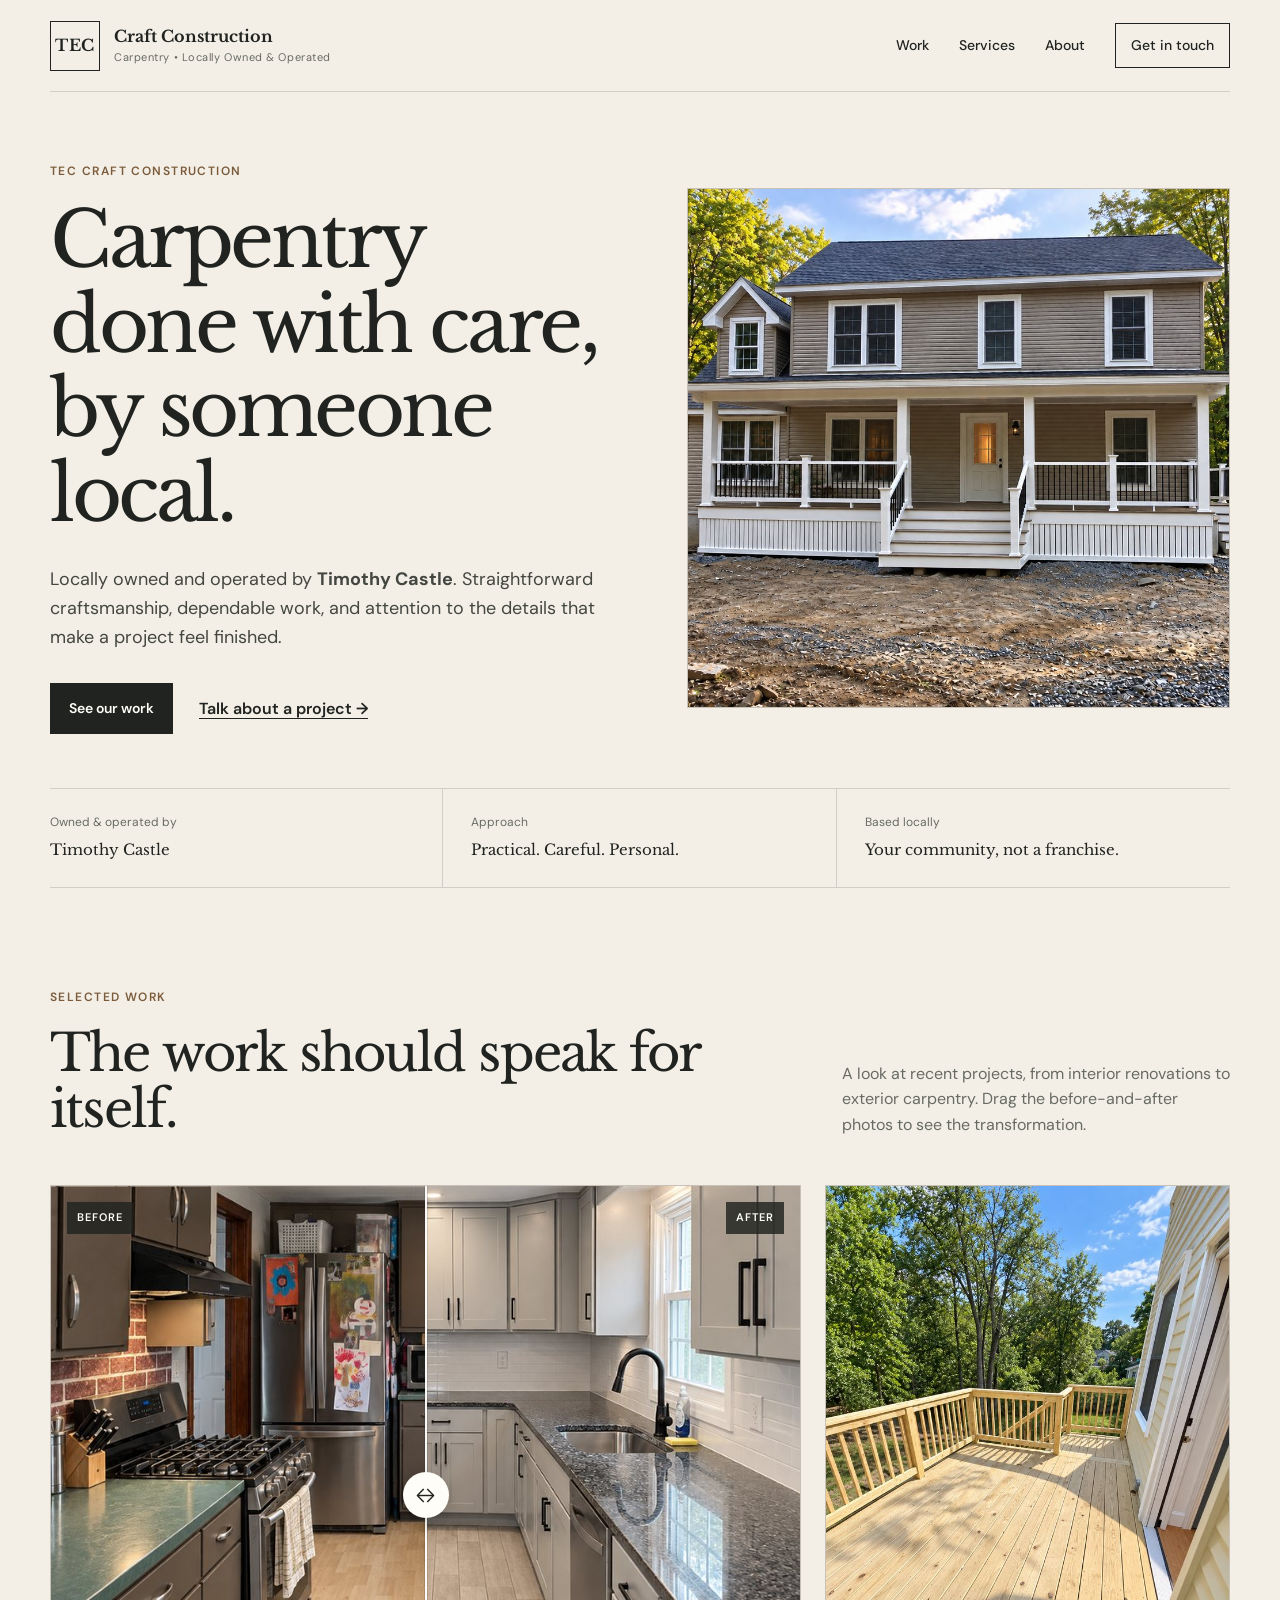
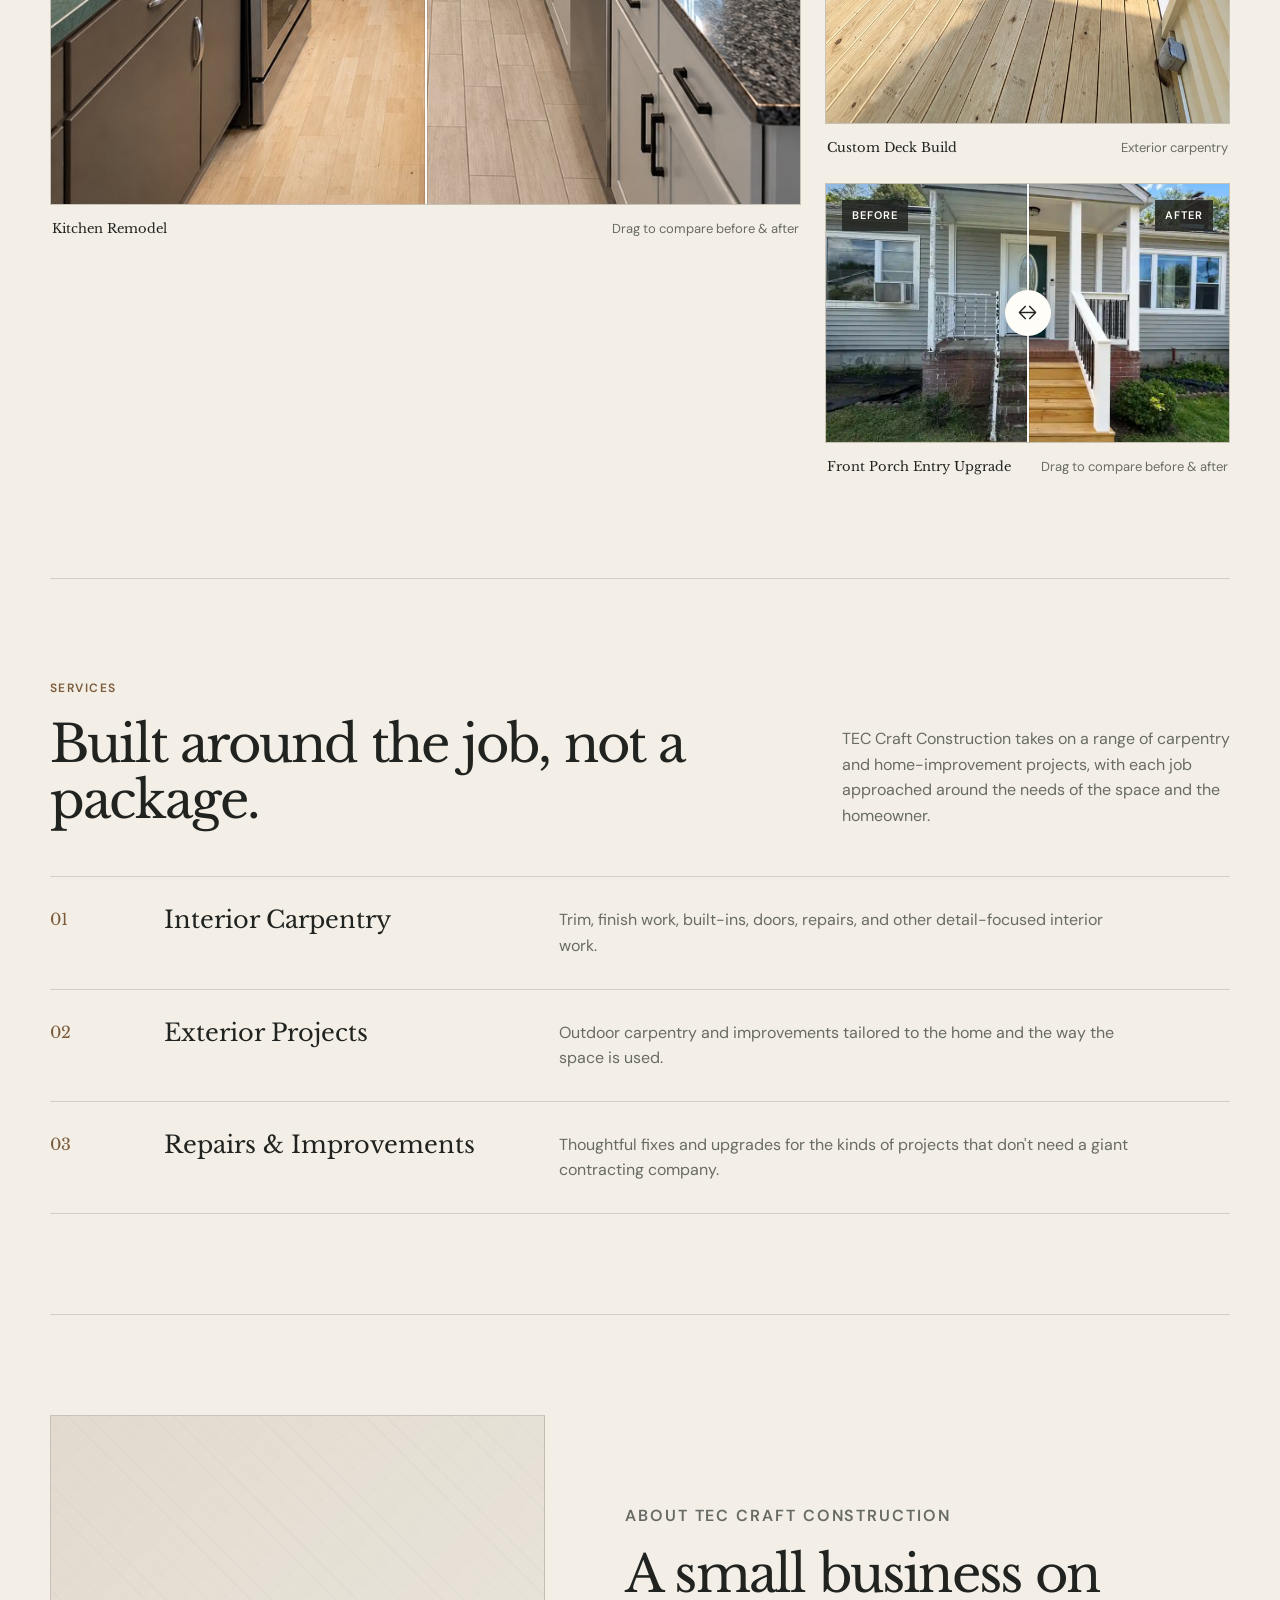
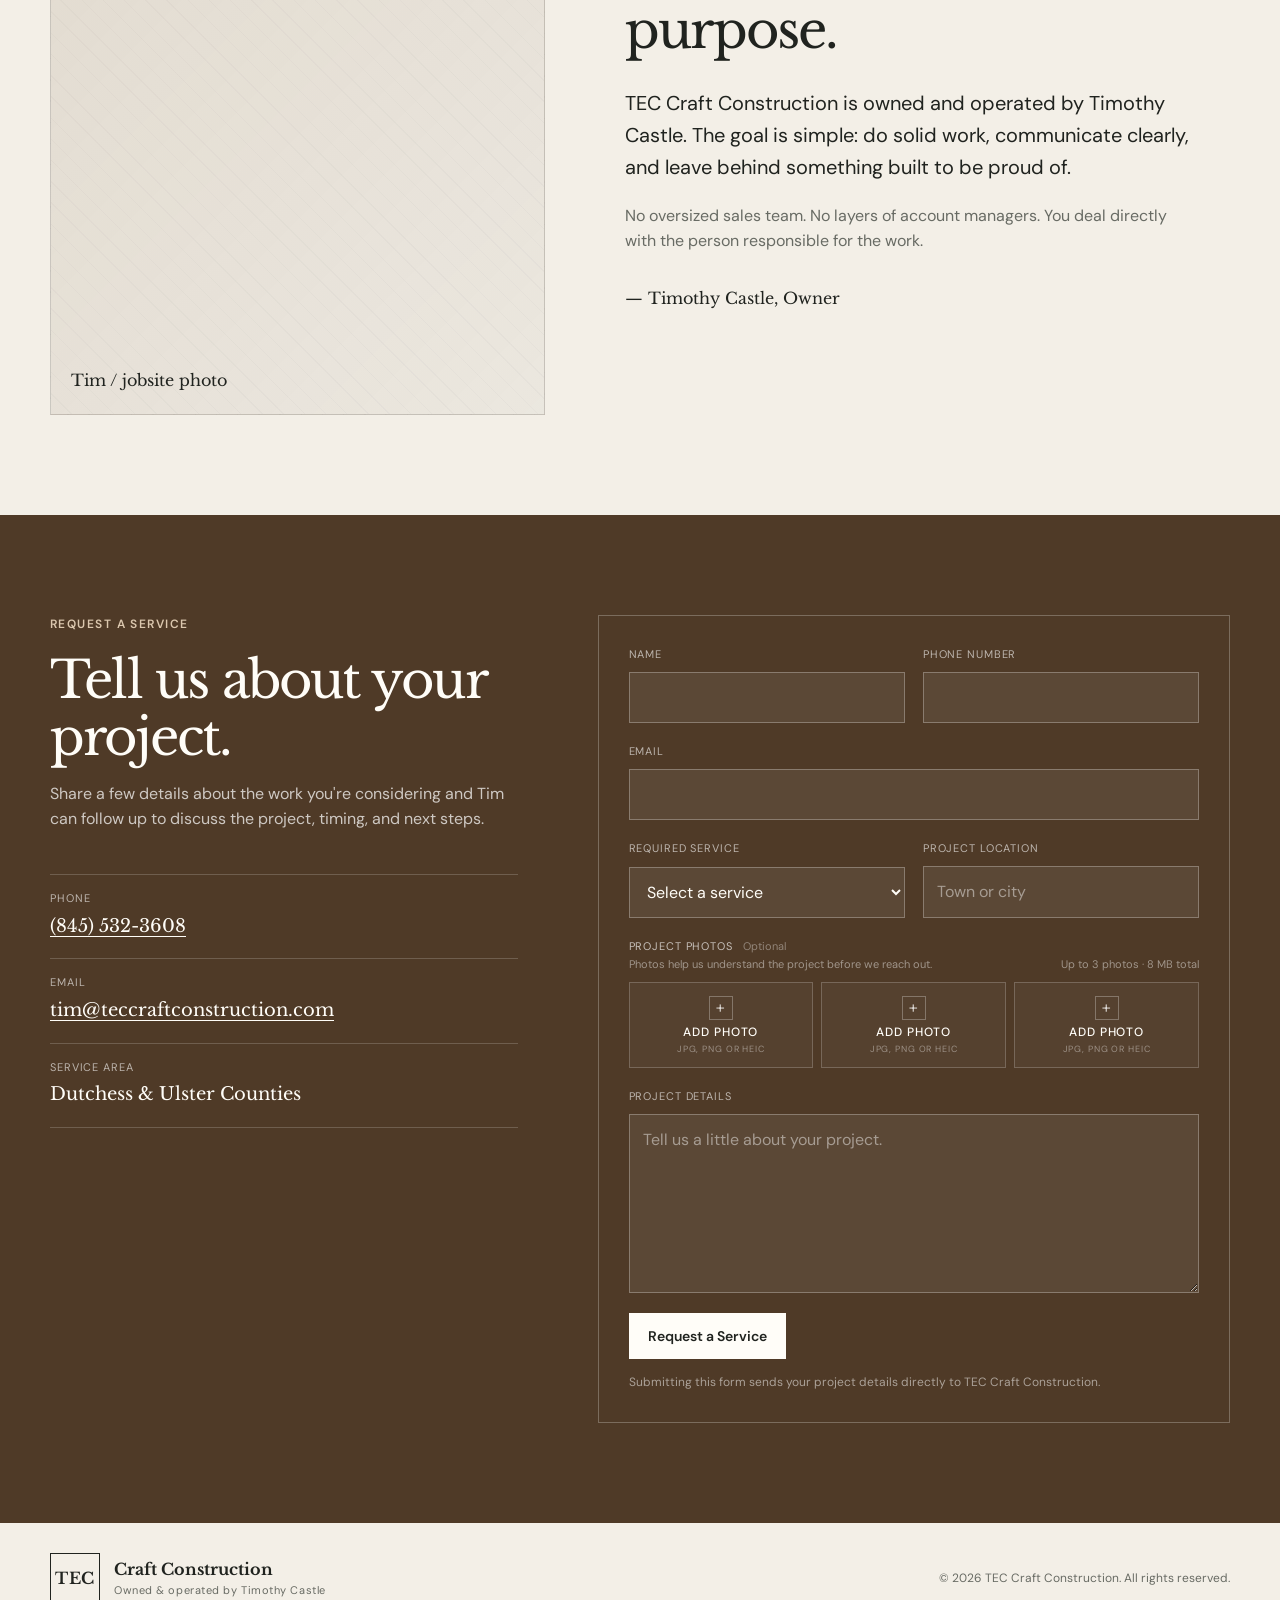
==== commit 99602c11: "Refine project details placeholder" ====
--- a/index.html
+++ b/index.html
@@ -330,7 +330,7 @@
           <textarea
             name="project-details"
             rows="6"
-            placeholder="Tell us anything that would be helpful to know about the project."
+            placeholder="Tell us a little about your project."
             required
           ></textarea>
         </label>
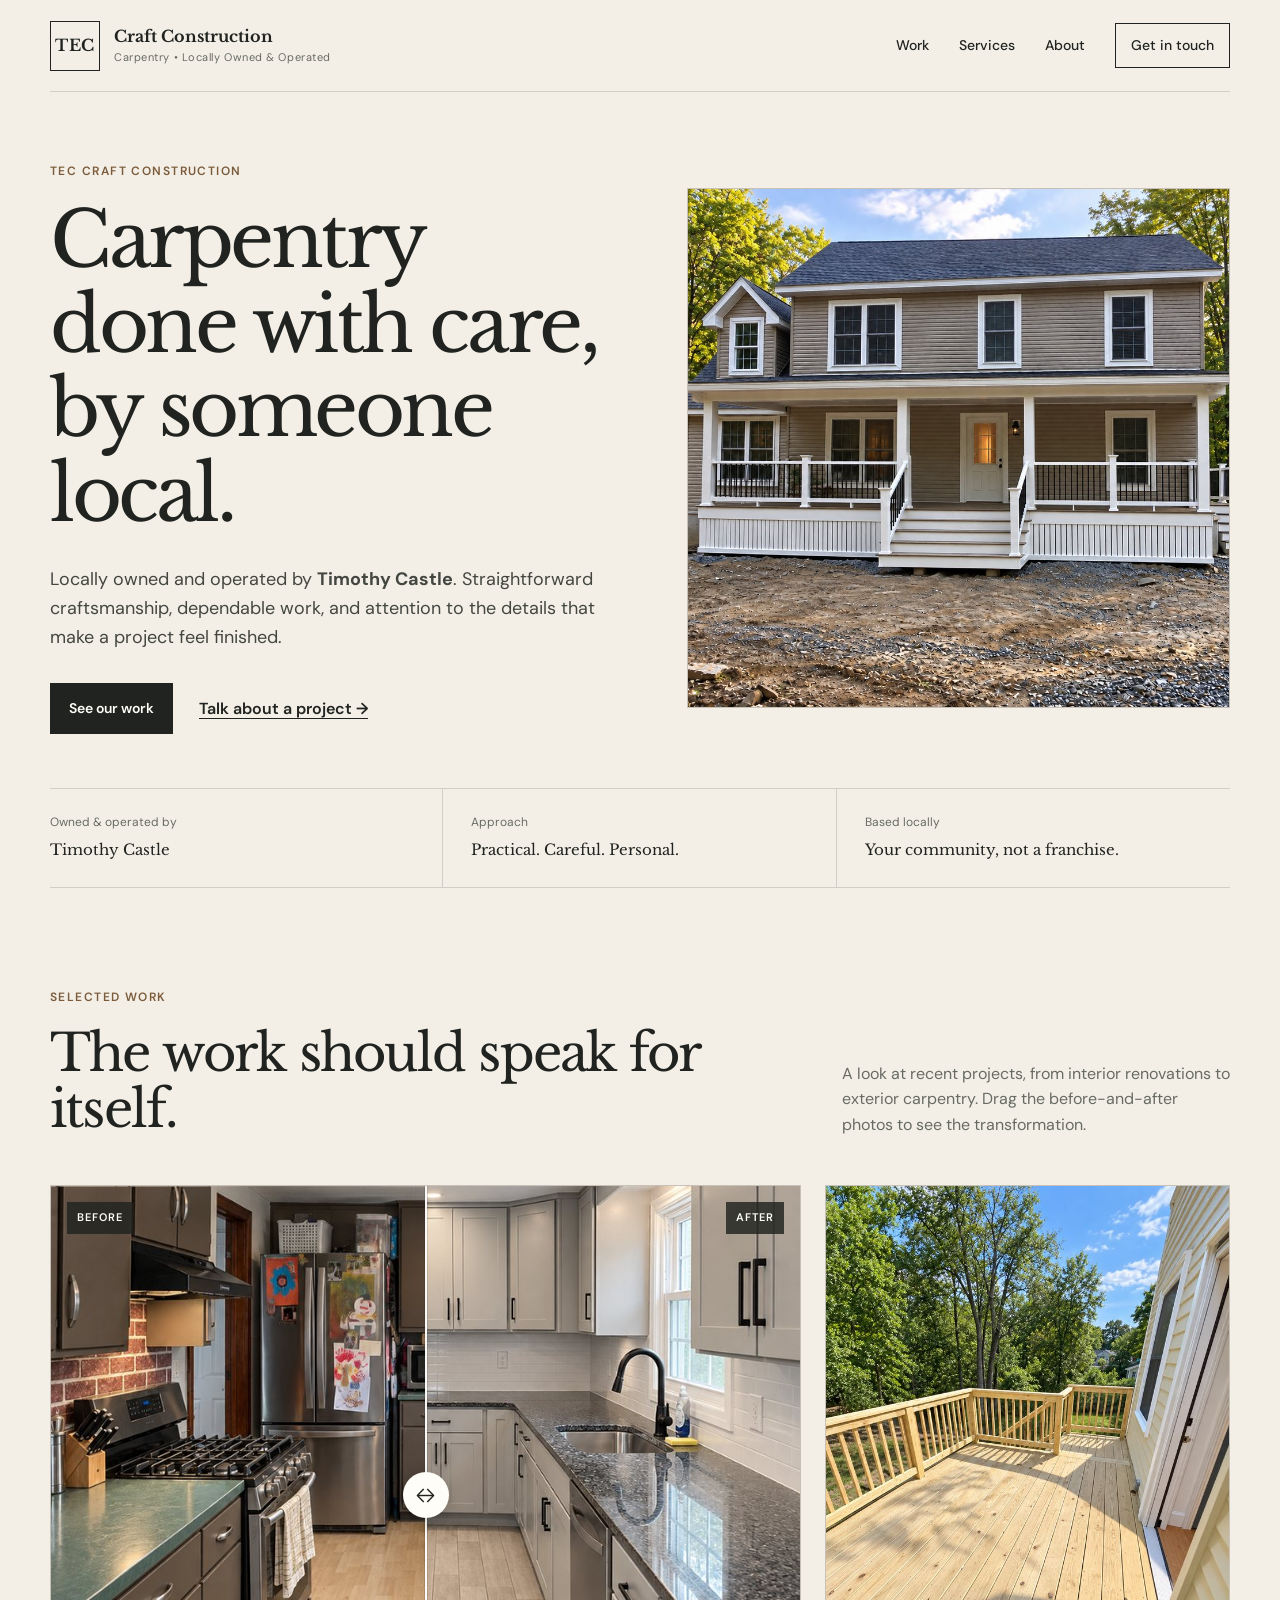
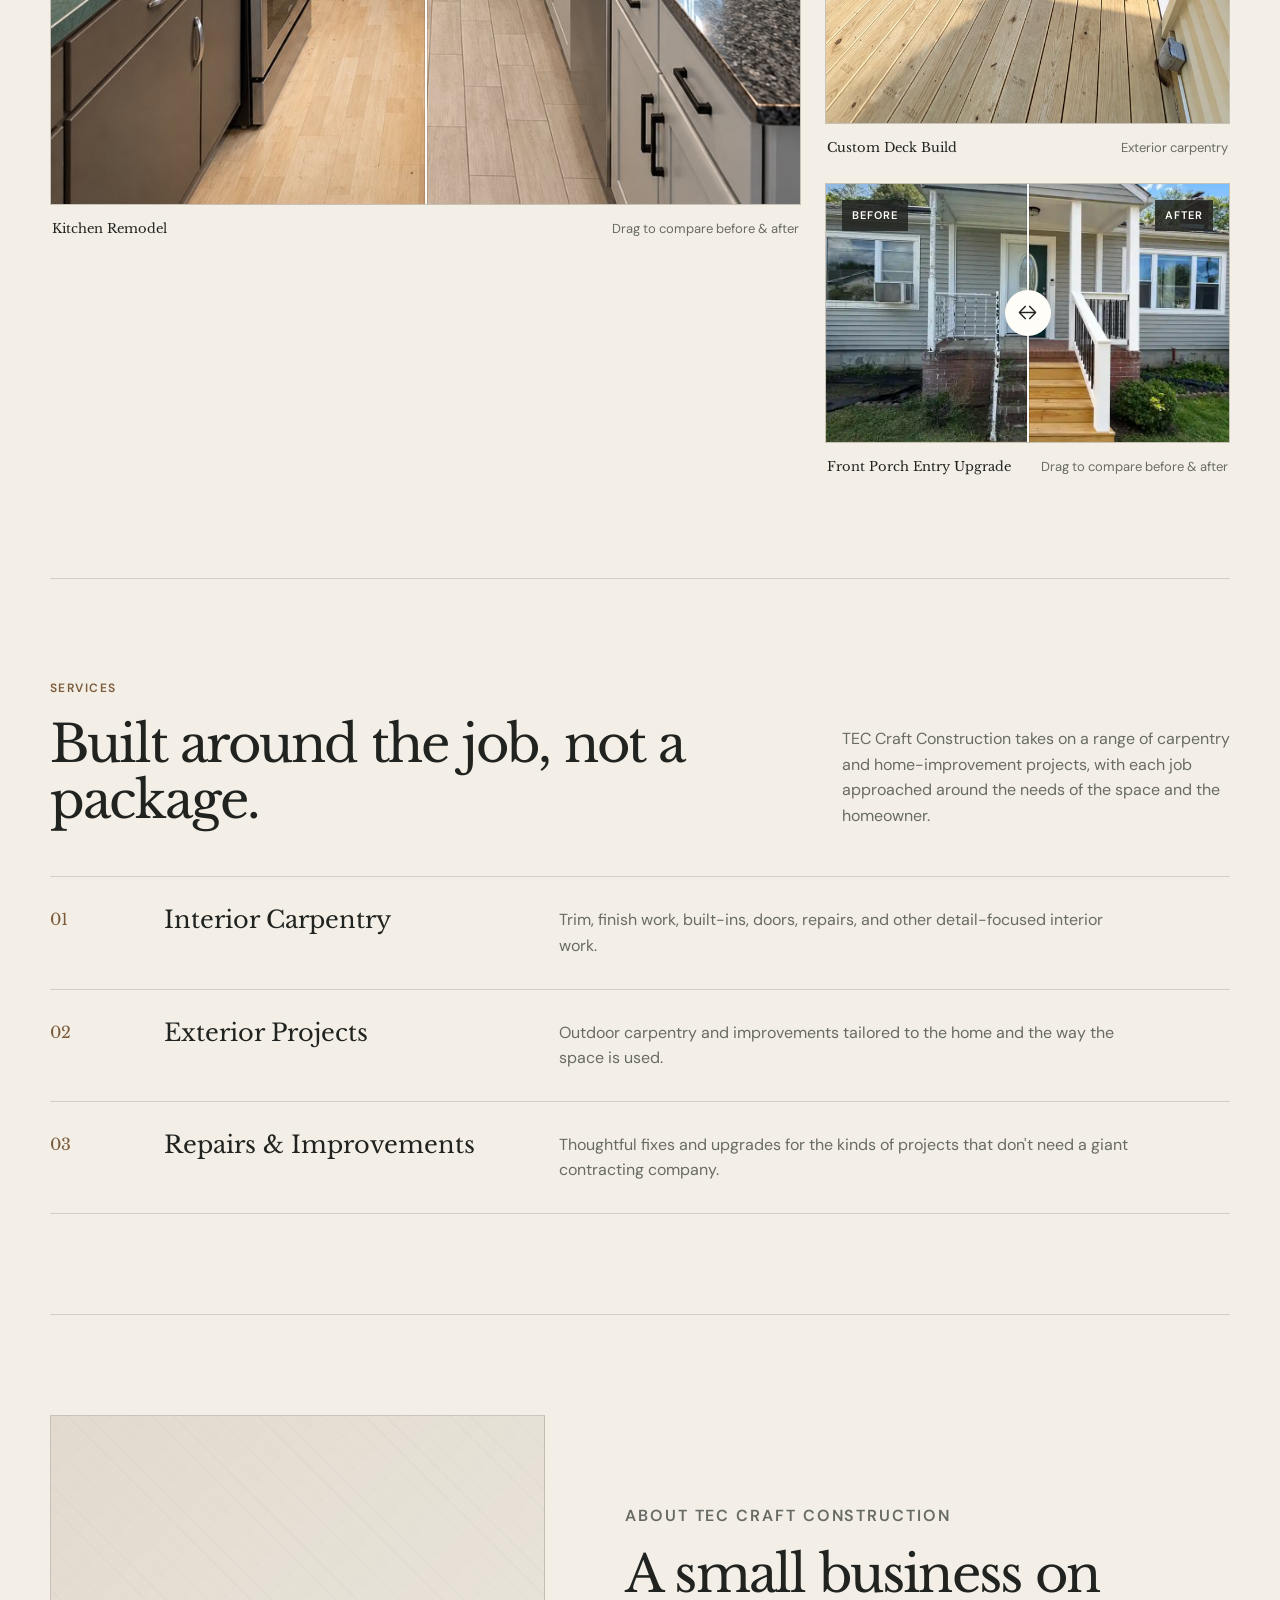
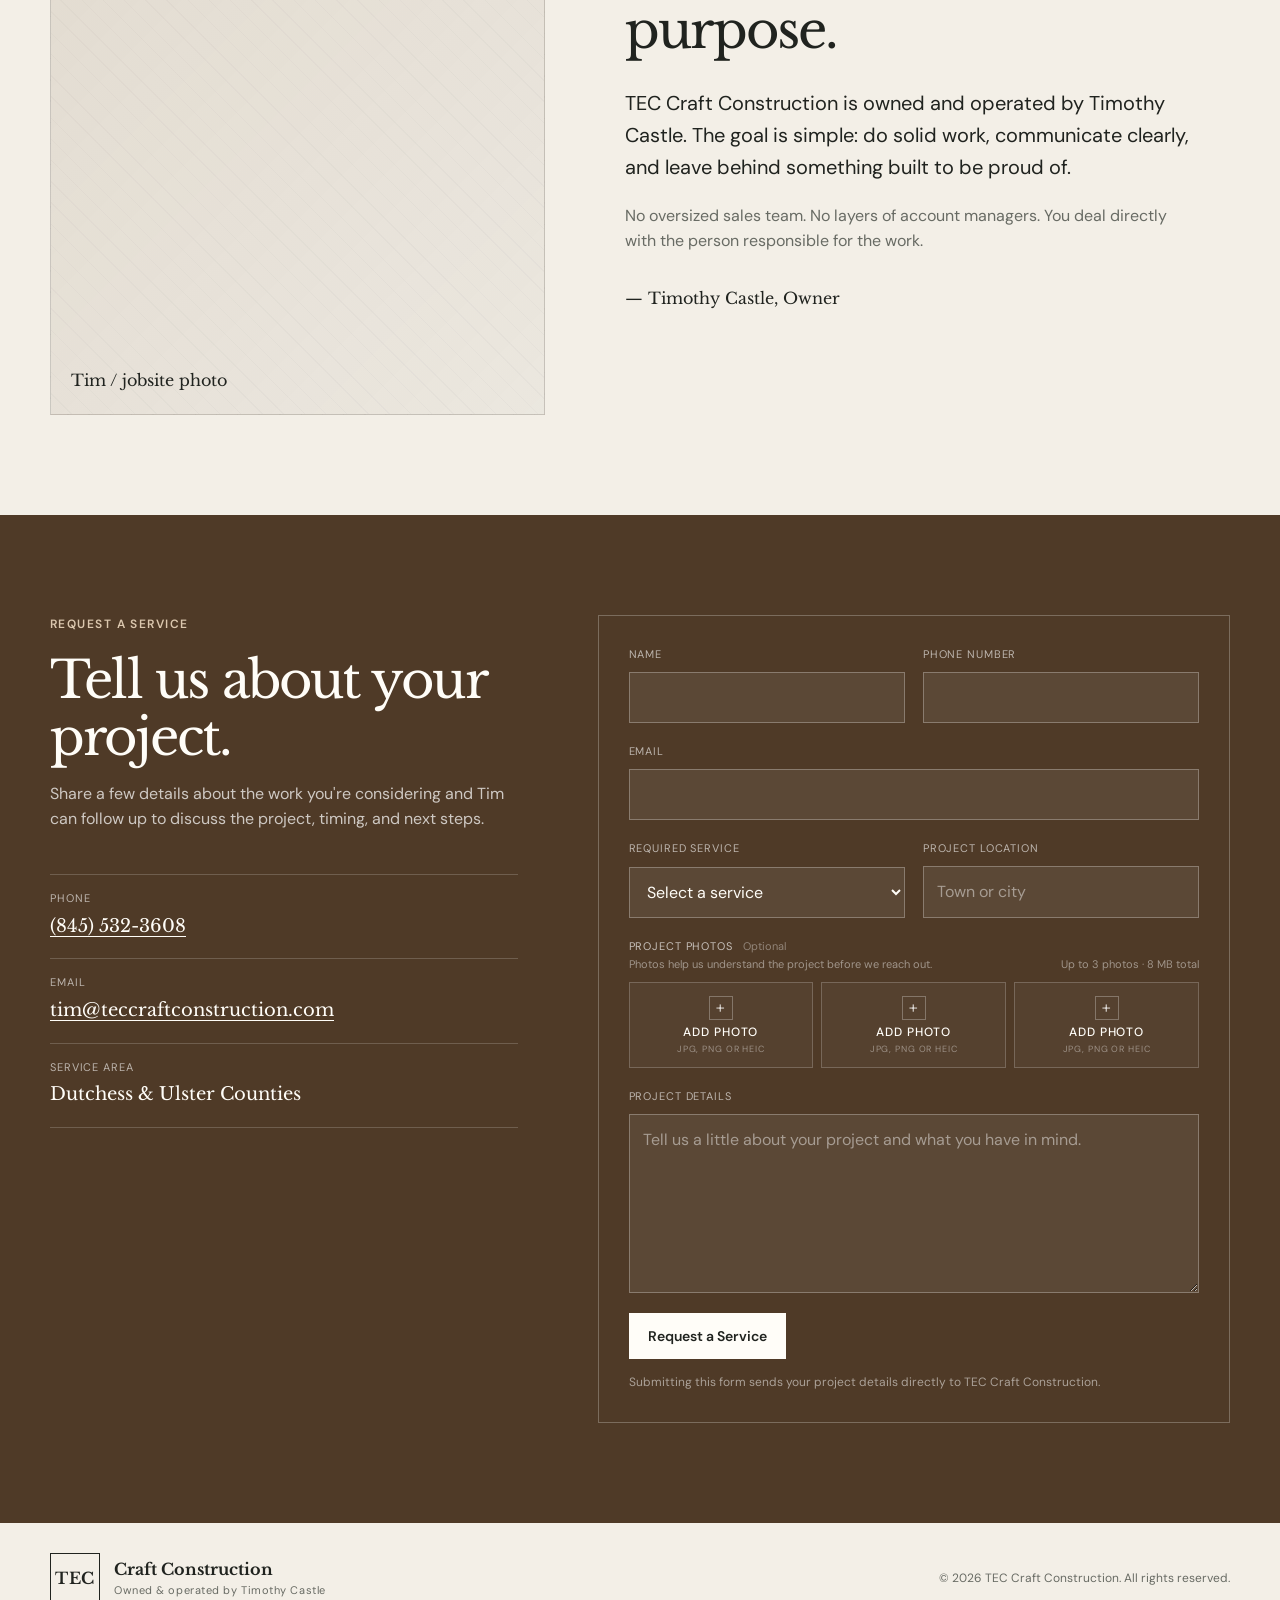
==== commit 19504f94: "Warm up project details placeholder" ====
--- a/index.html
+++ b/index.html
@@ -330,7 +330,7 @@
           <textarea
             name="project-details"
             rows="6"
-            placeholder="Tell us a little about your project."
+            placeholder="Tell us a little about your project and what you have in mind."
             required
           ></textarea>
         </label>
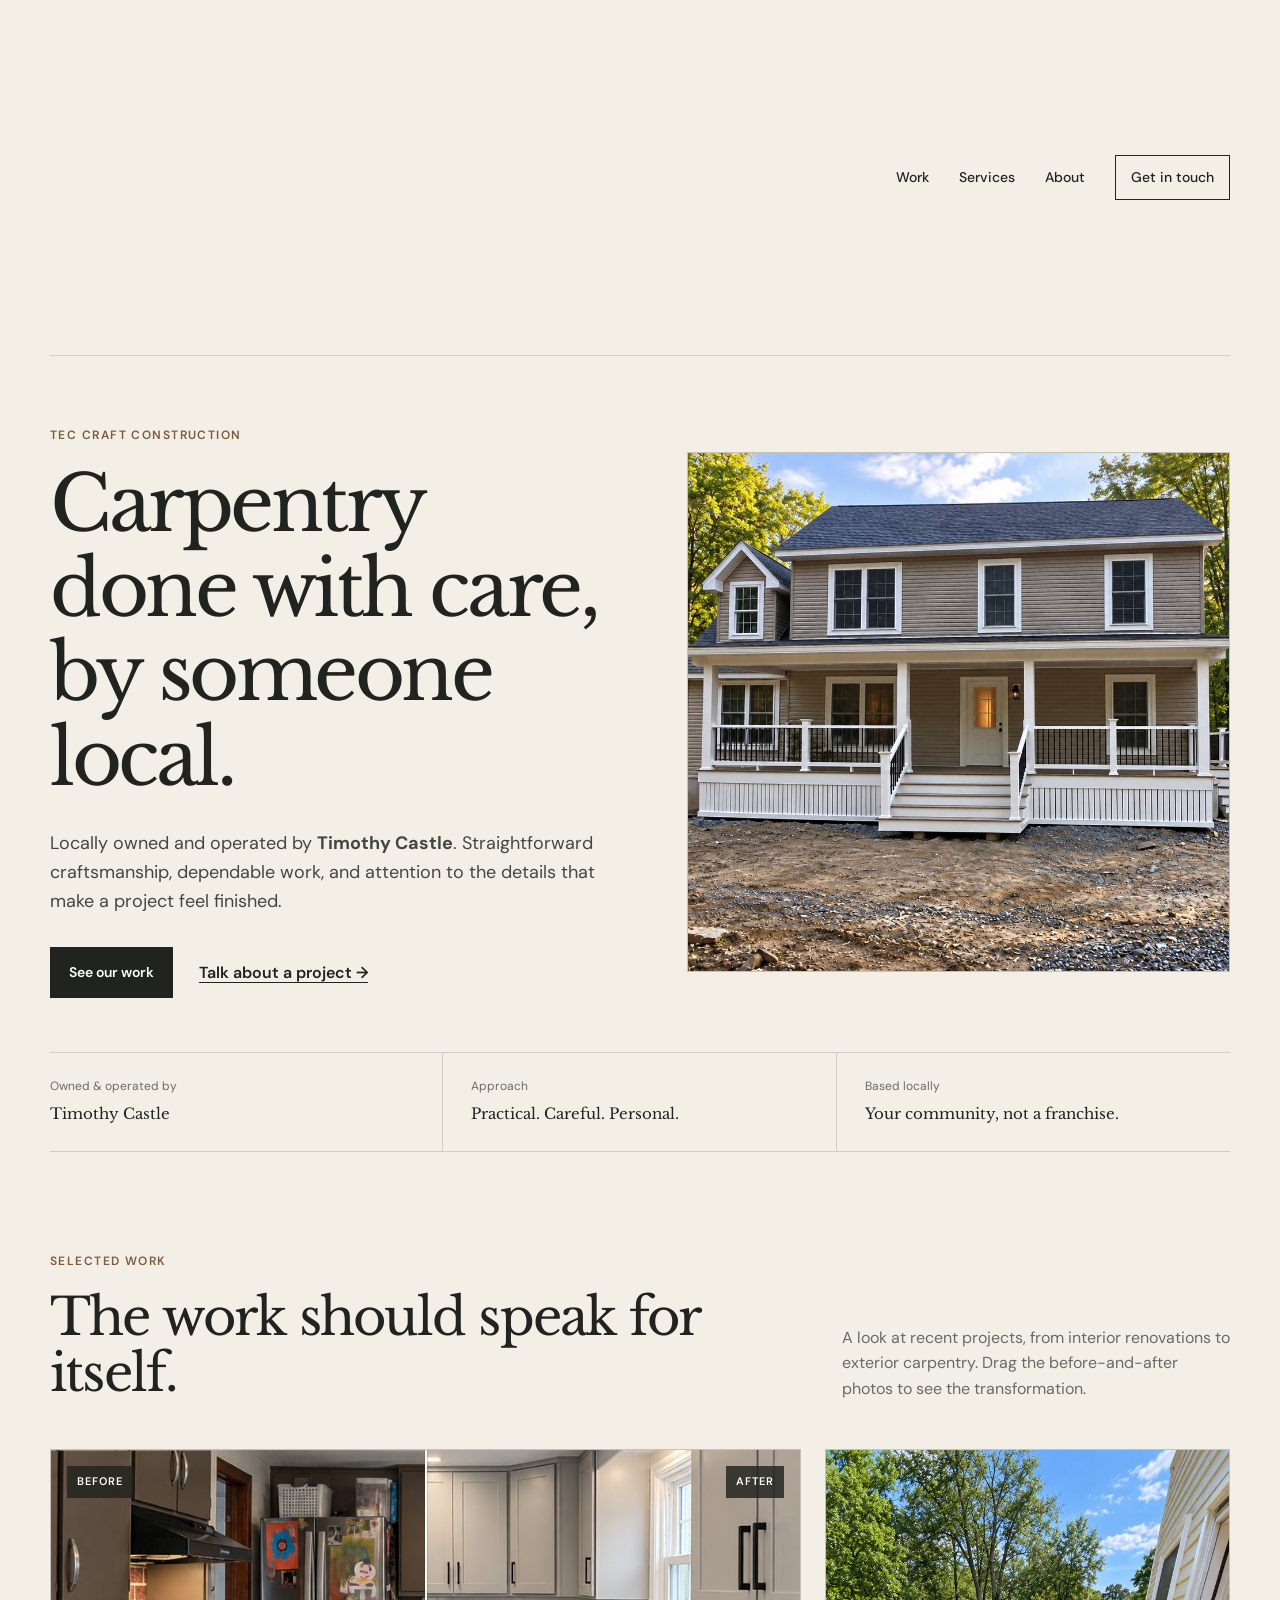
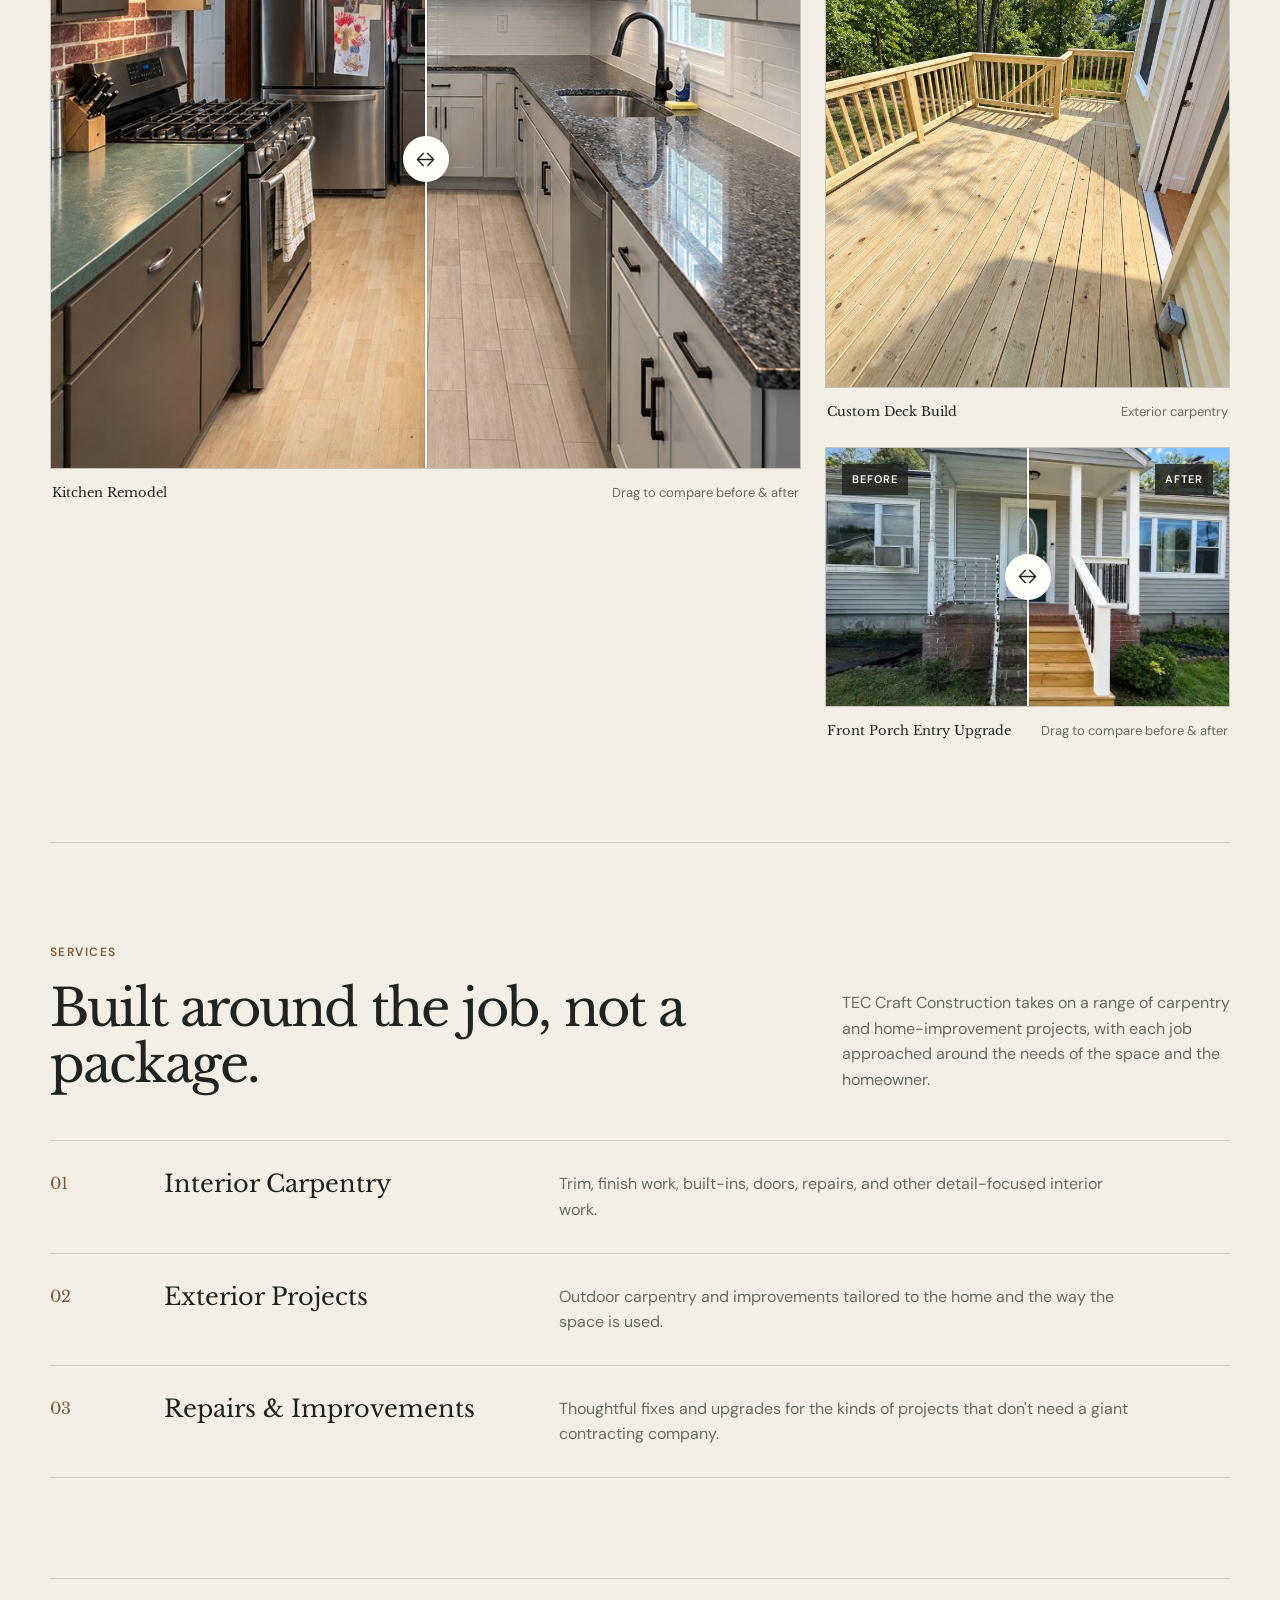
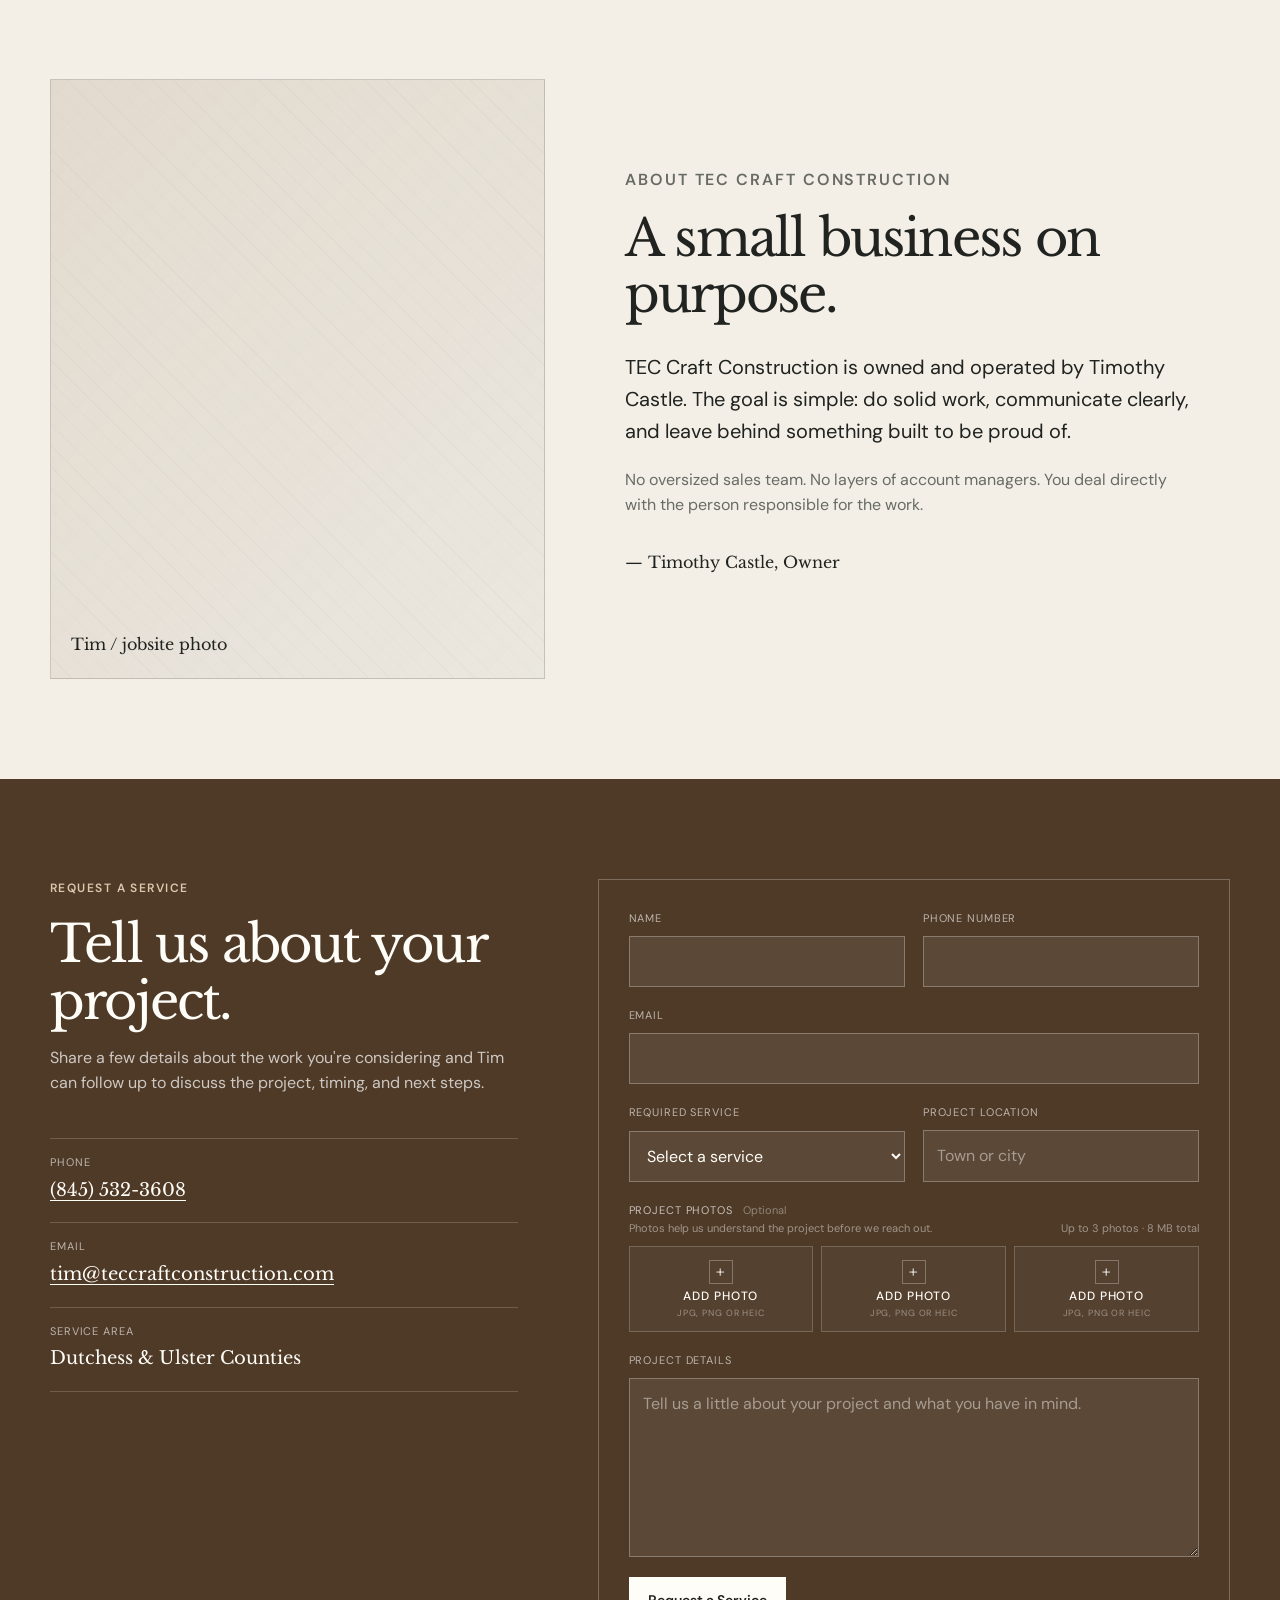
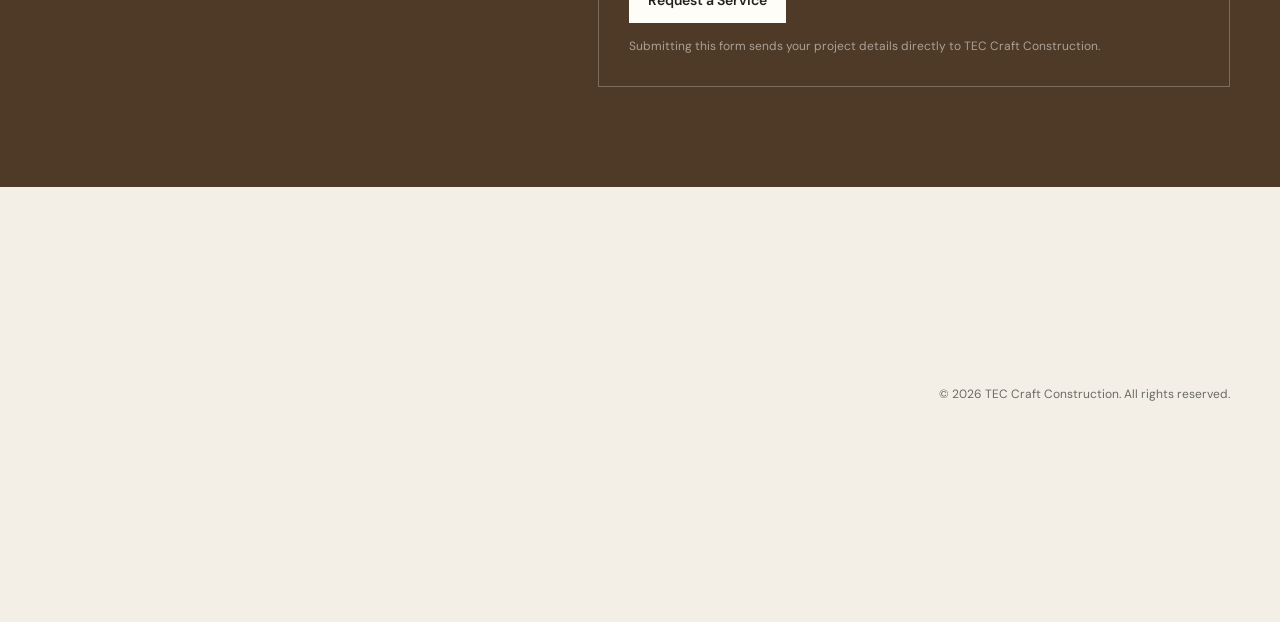
==== commit c7dadfbf: "Use official TEC Craft logo" ====
--- a/index.html
+++ b/index.html
@@ -13,11 +13,7 @@
 <body>
   <header class="site-header">
     <a class="brand" href="#top" aria-label="TEC Craft Construction home">
-      <span class="brand-mark">TEC</span>
-      <span class="brand-text">
-        <strong>Craft Construction</strong>
-        <small>Carpentry • Locally Owned & Operated</small>
-      </span>
+      <img class="brand-logo" src="assets/tec-craft-logo.webp" alt="TEC Craft Construction" />
     </a>
 
     <button class="nav-toggle" aria-label="Open navigation" aria-expanded="false">
@@ -343,11 +339,7 @@
 
   <footer>
     <div class="brand footer-brand">
-      <span class="brand-mark">TEC</span>
-      <span class="brand-text">
-        <strong>Craft Construction</strong>
-        <small>Owned & operated by Timothy Castle</small>
-      </span>
+      <img class="brand-logo" src="assets/tec-craft-logo.webp" alt="TEC Craft Construction" />
     </div>
     <p>© <span id="year"></span> TEC Craft Construction. All rights reserved.</p>
   </footer>
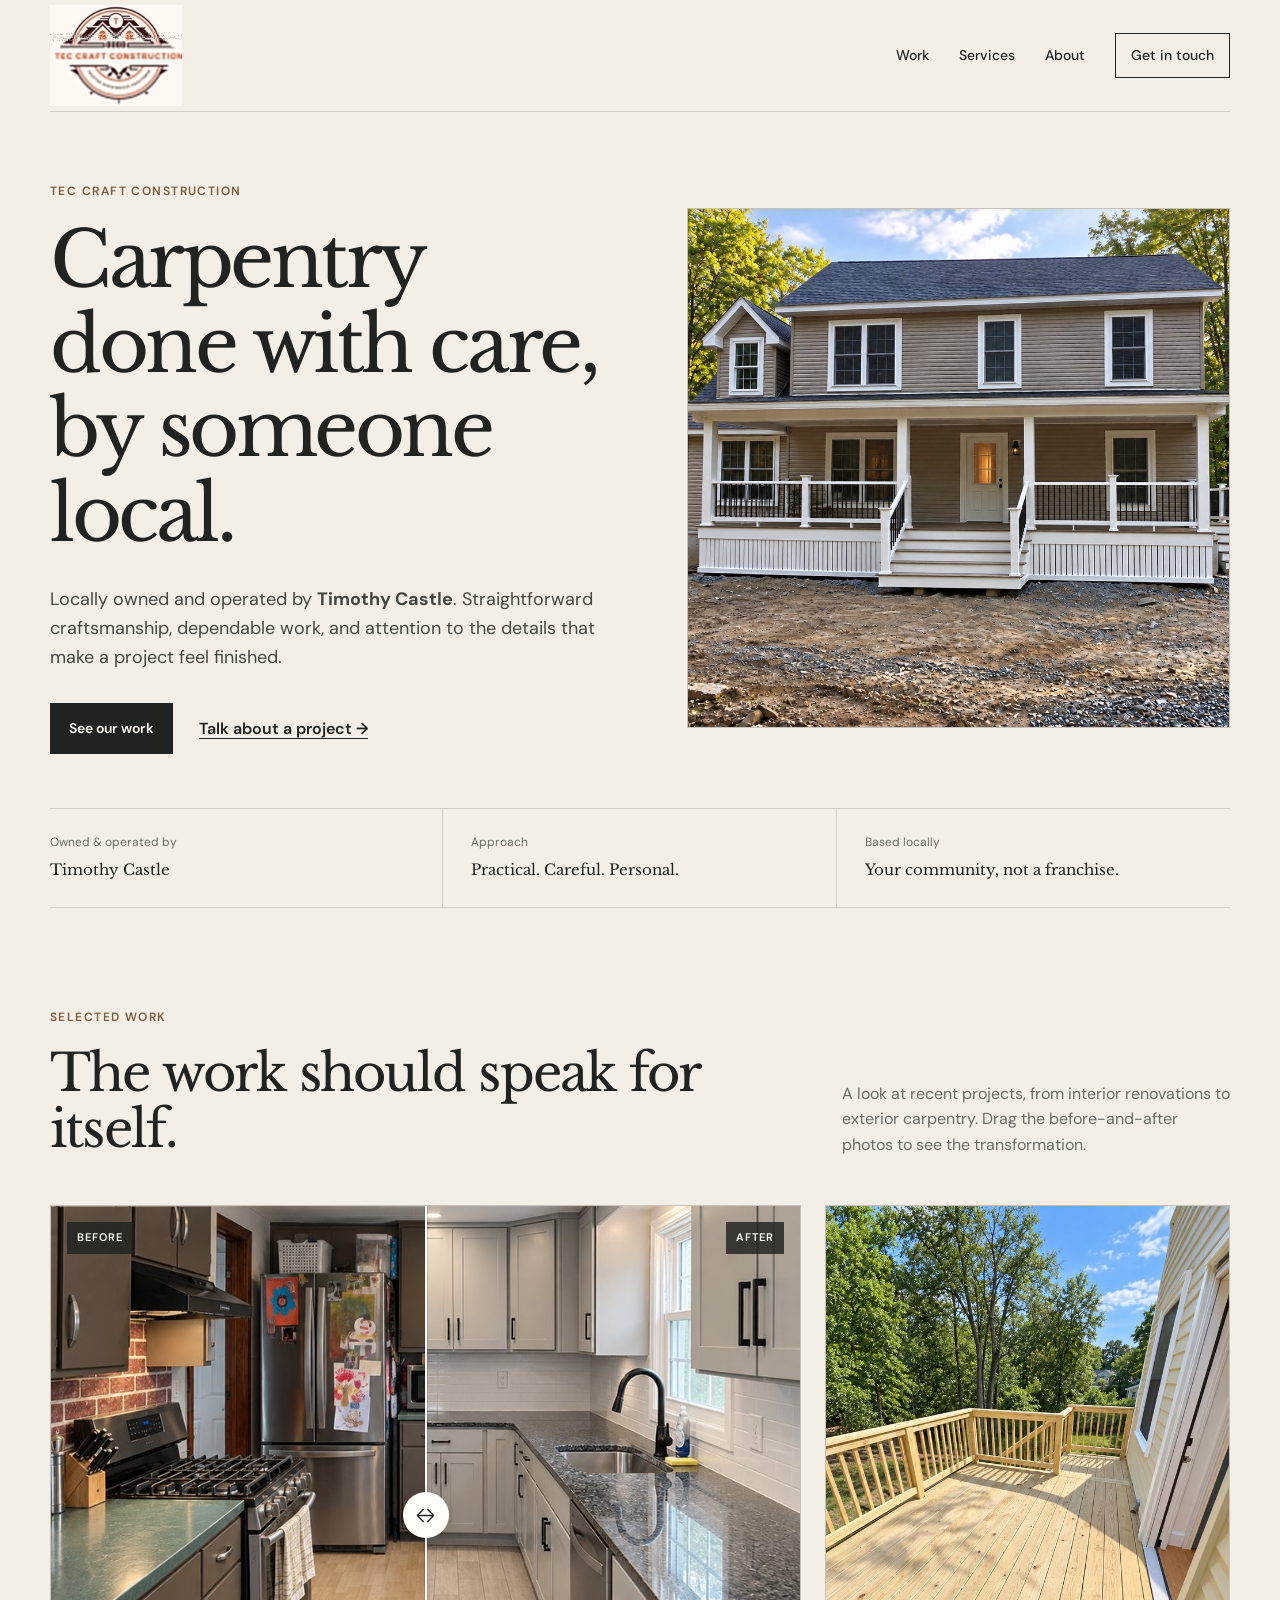
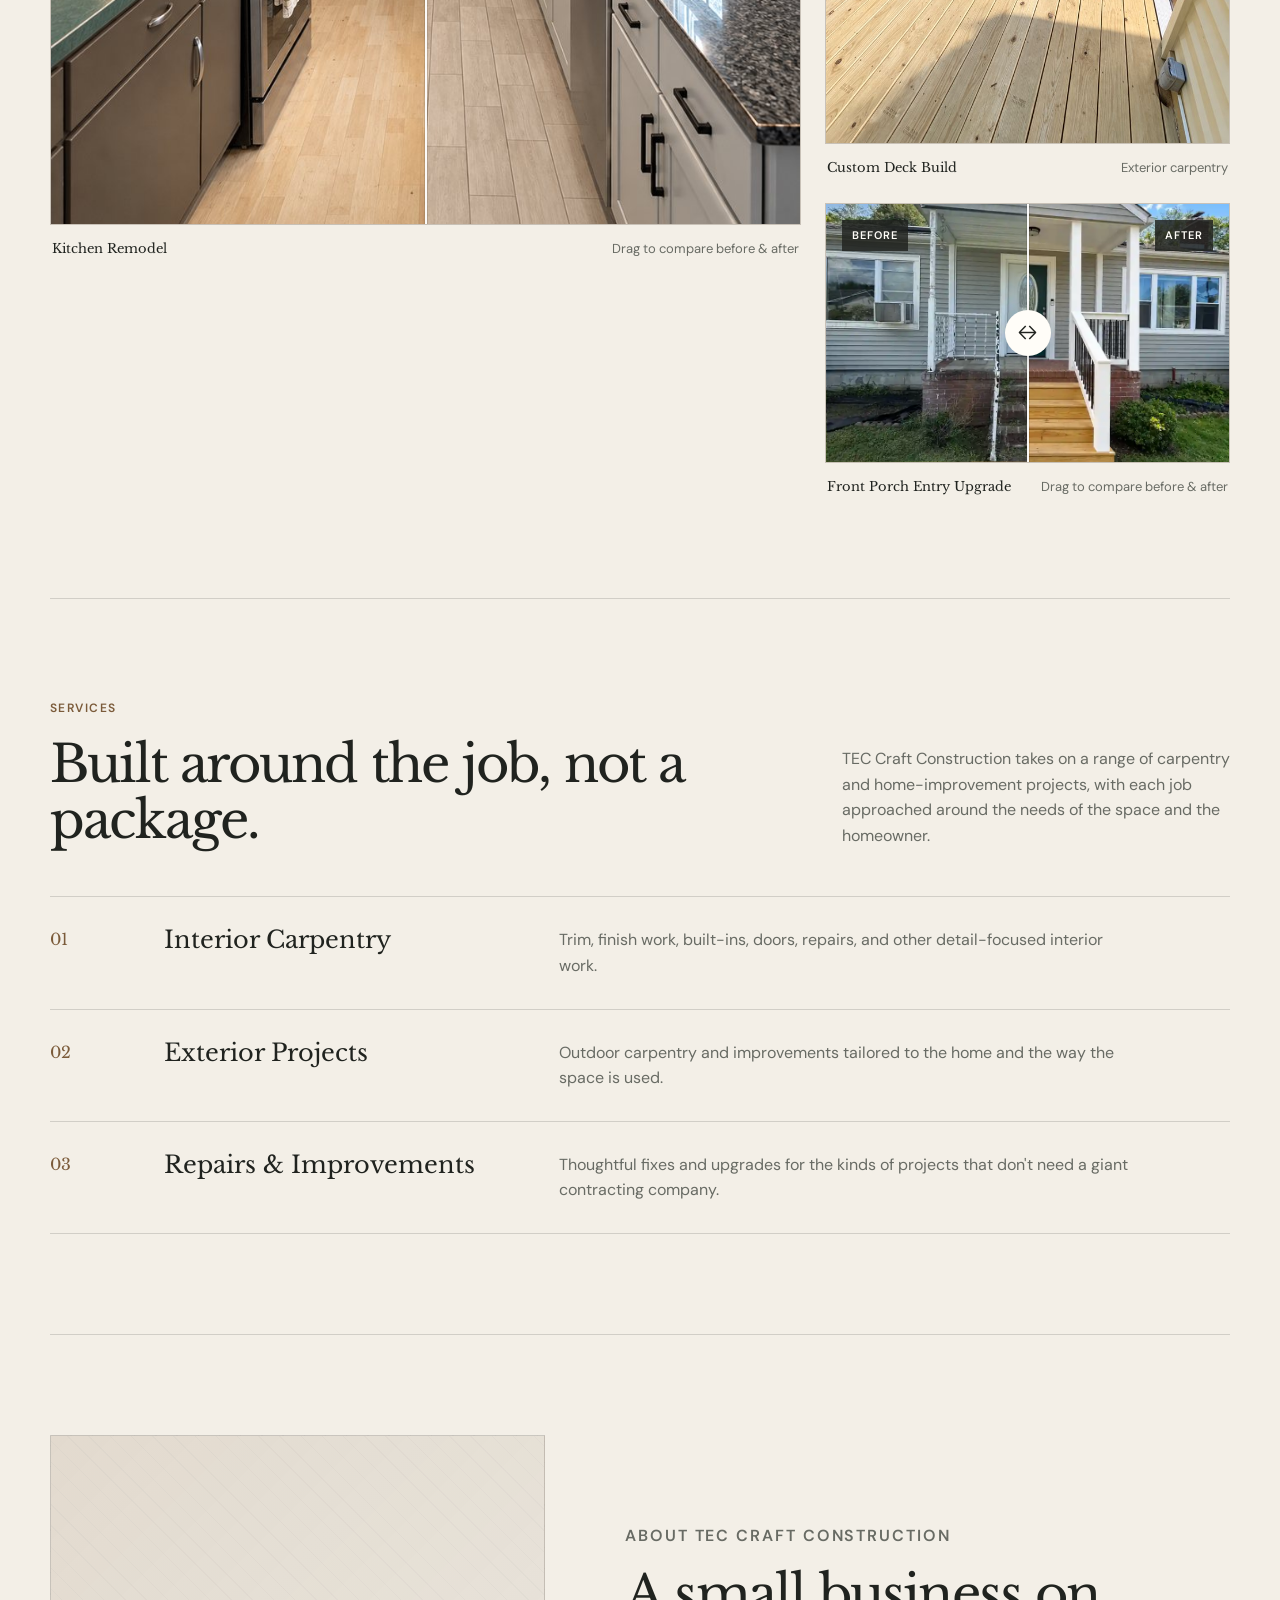
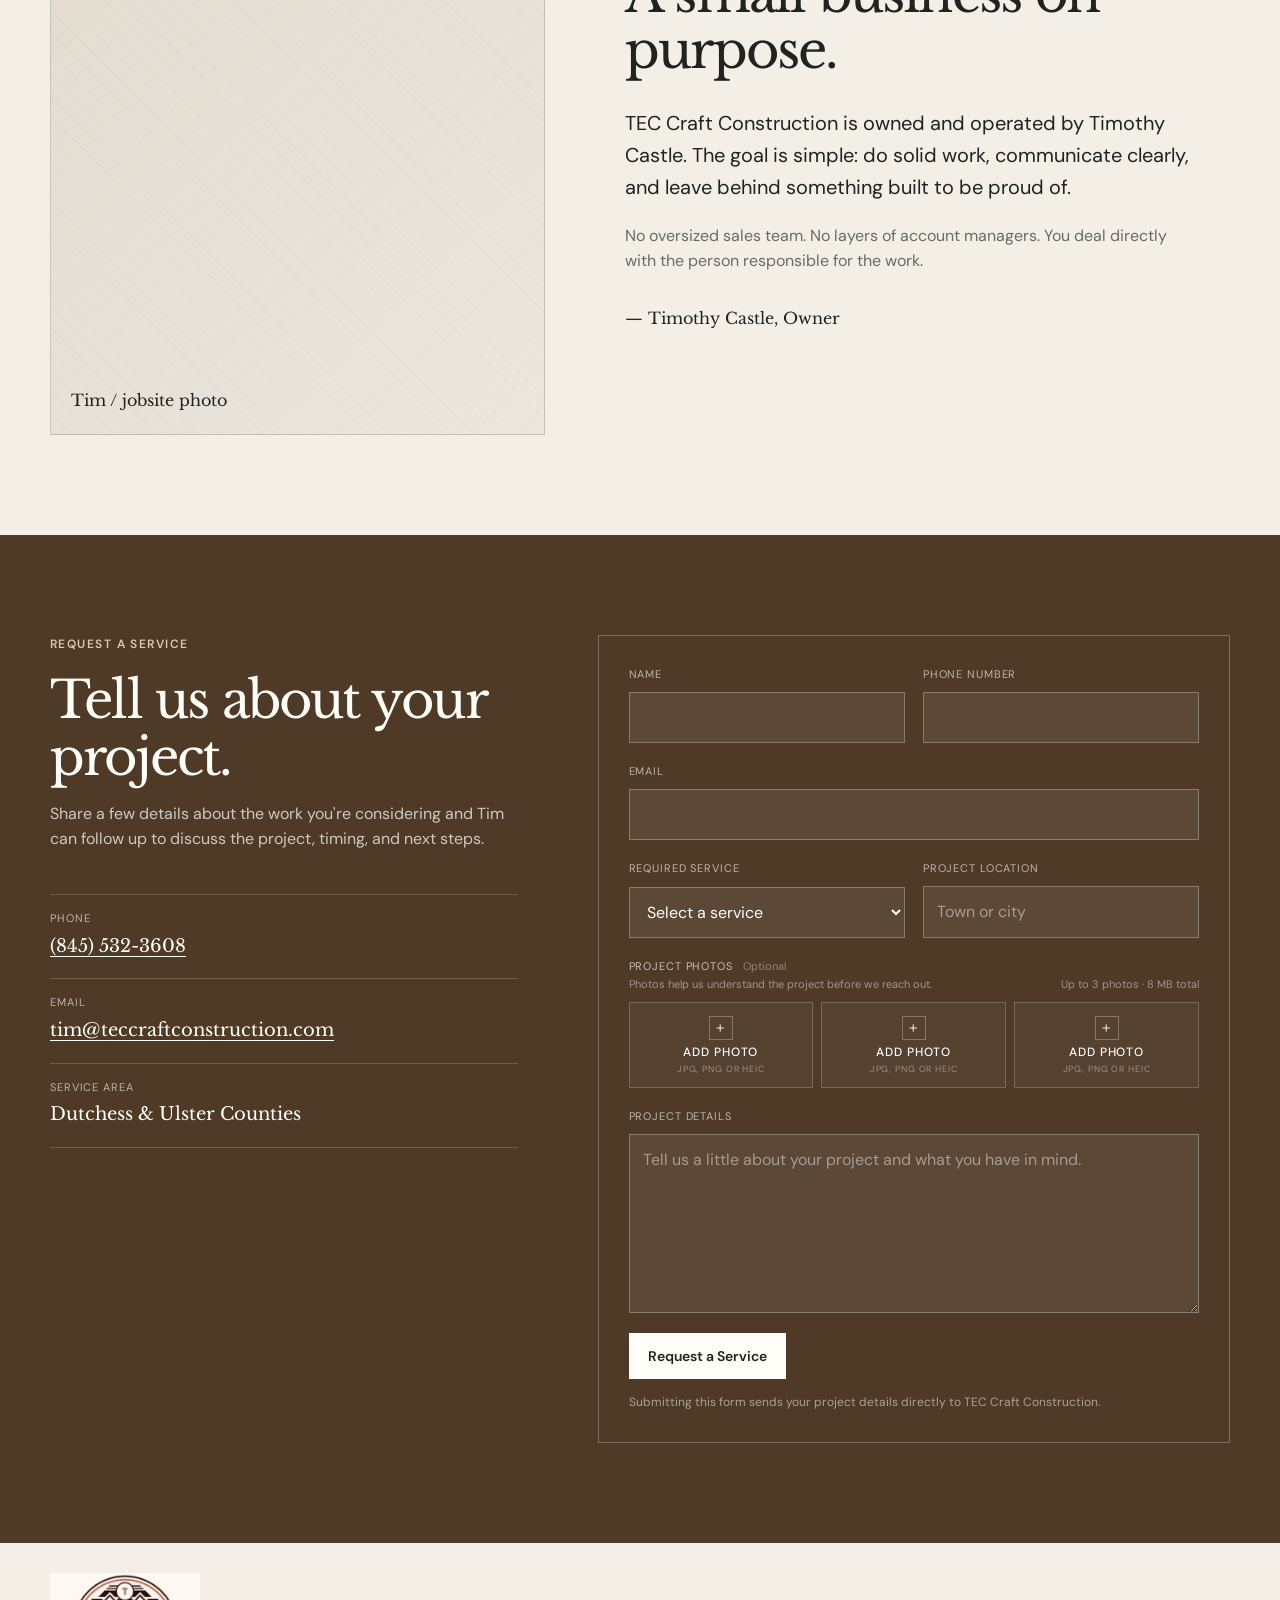
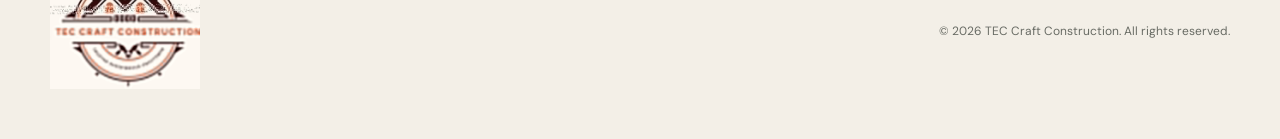
==== commit cfb155de: "Use fixed TEC Craft logo image" ====
--- a/index.html
+++ b/index.html
@@ -13,7 +13,7 @@
 <body>
   <header class="site-header">
     <a class="brand" href="#top" aria-label="TEC Craft Construction home">
-      <img class="brand-logo" src="assets/tec-craft-logo.webp" alt="TEC Craft Construction" />
+      <img class="brand-logo" src="assets/tec-craft-logo.jpg" alt="TEC Craft Construction" />
     </a>
 
     <button class="nav-toggle" aria-label="Open navigation" aria-expanded="false">
@@ -339,7 +339,7 @@
 
   <footer>
     <div class="brand footer-brand">
-      <img class="brand-logo" src="assets/tec-craft-logo.webp" alt="TEC Craft Construction" />
+      <img class="brand-logo" src="assets/tec-craft-logo.jpg" alt="TEC Craft Construction" />
     </div>
     <p>© <span id="year"></span> TEC Craft Construction. All rights reserved.</p>
   </footer>
--- a/styles.css
+++ b/styles.css
@@ -34,7 +34,7 @@
 .site-header {
   width: min(calc(100% - 48px), var(--max));
   margin: 0 auto;
-  min-height: 92px;
+  min-height: 112px;
   display: flex;
   align-items: center;
   justify-content: space-between;
@@ -46,8 +46,17 @@
 .brand {
   display: inline-flex;
   align-items: center;
-  gap: 14px;
   text-decoration: none;
+}
+
+.brand-logo {
+  width: 132px;
+  height: auto;
+  display: block;
+}
+
+.footer-brand .brand-logo {
+  width: 150px;
 }
 
 .brand-mark {
@@ -638,6 +647,14 @@
 }
 
 @media (max-width: 520px) {
+  .brand-logo {
+    width: 106px;
+  }
+
+  .footer-brand .brand-logo {
+    width: 125px;
+  }
+
   h1 { font-size: 44px; }
   h2 { font-size: 34px; }
 
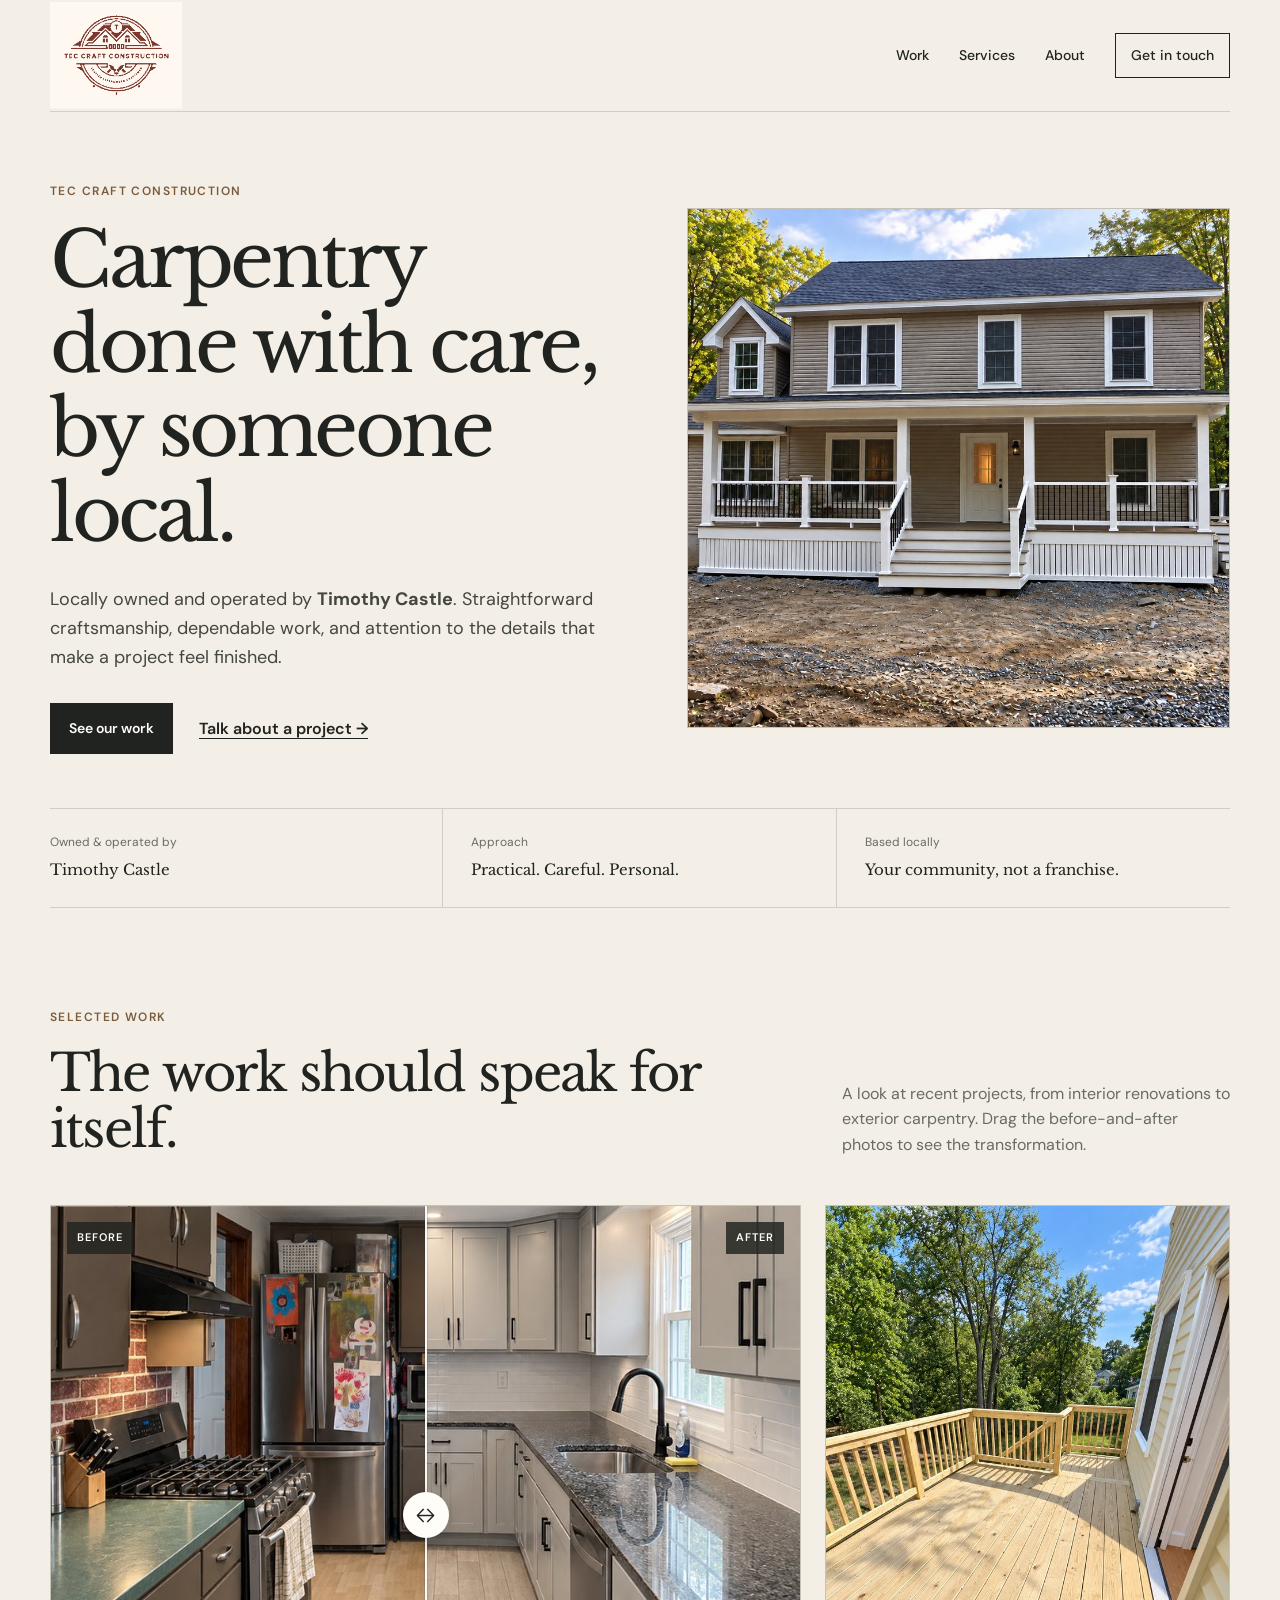
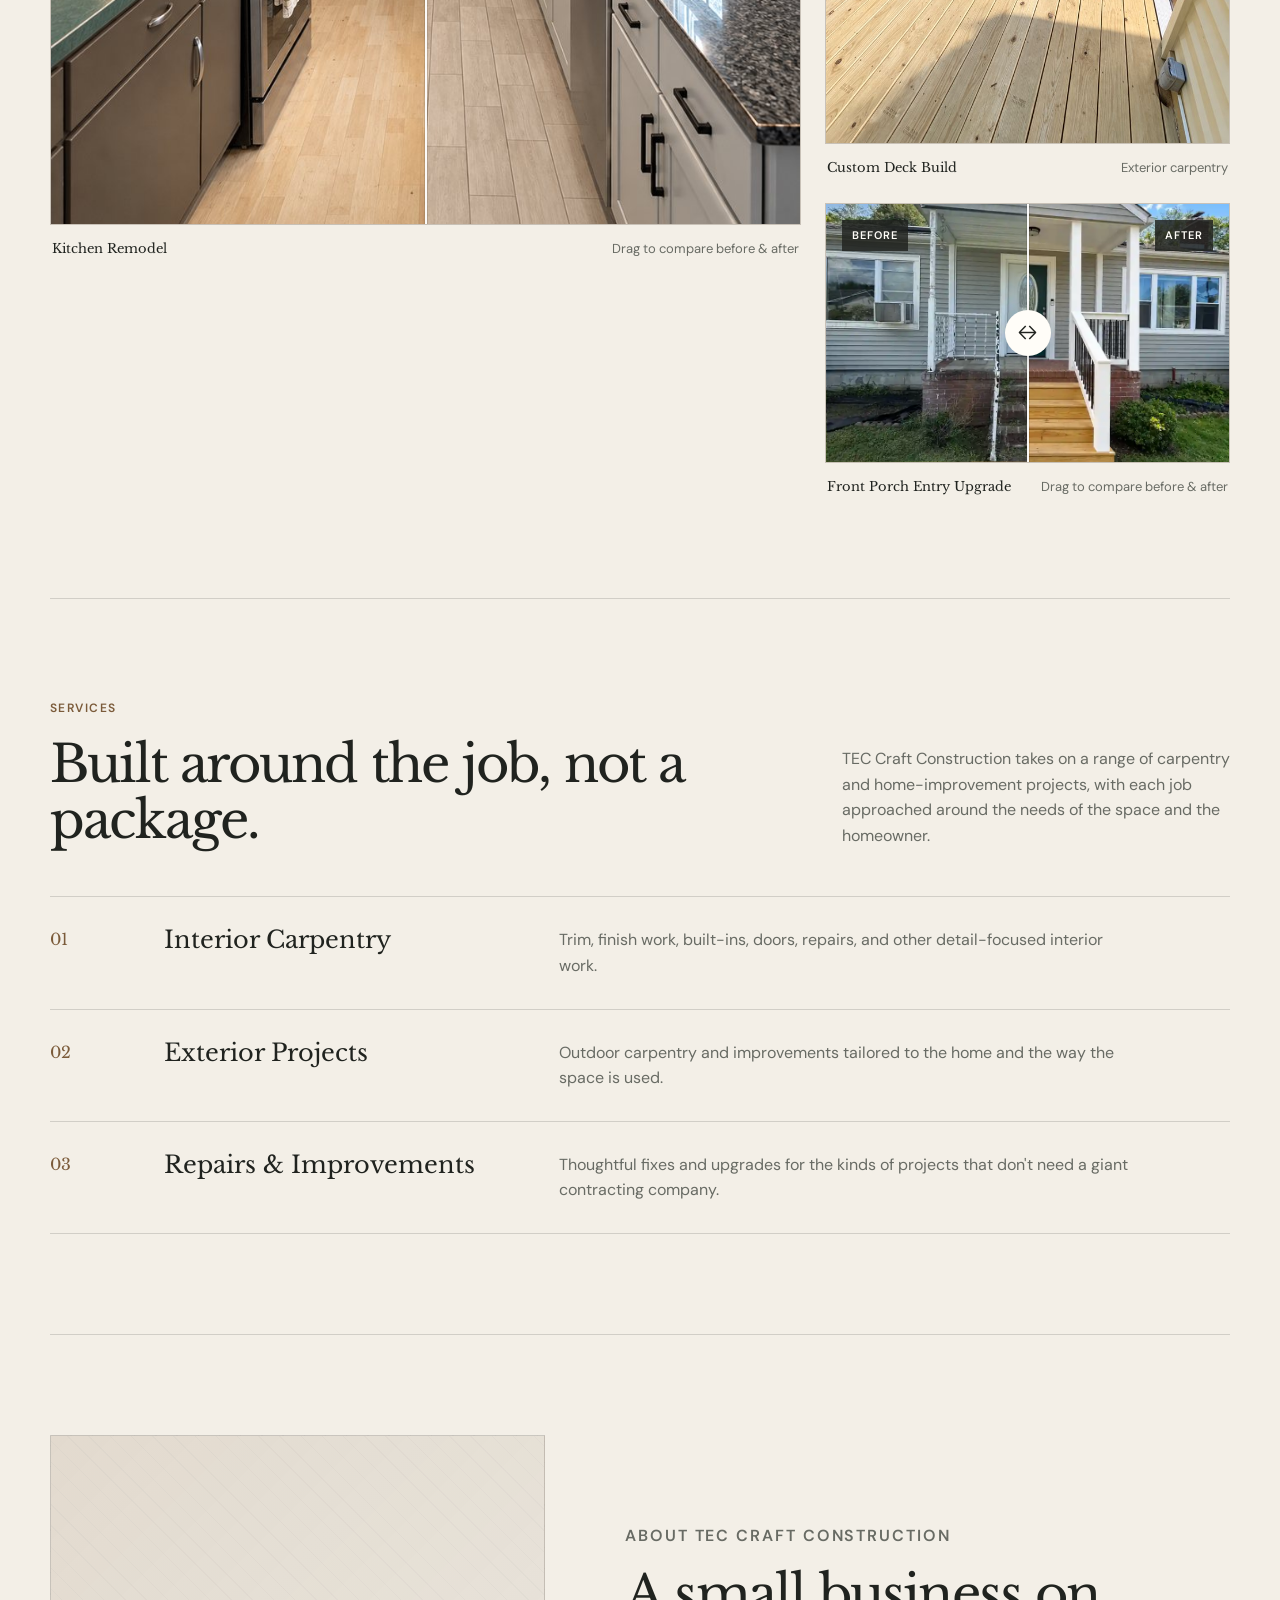
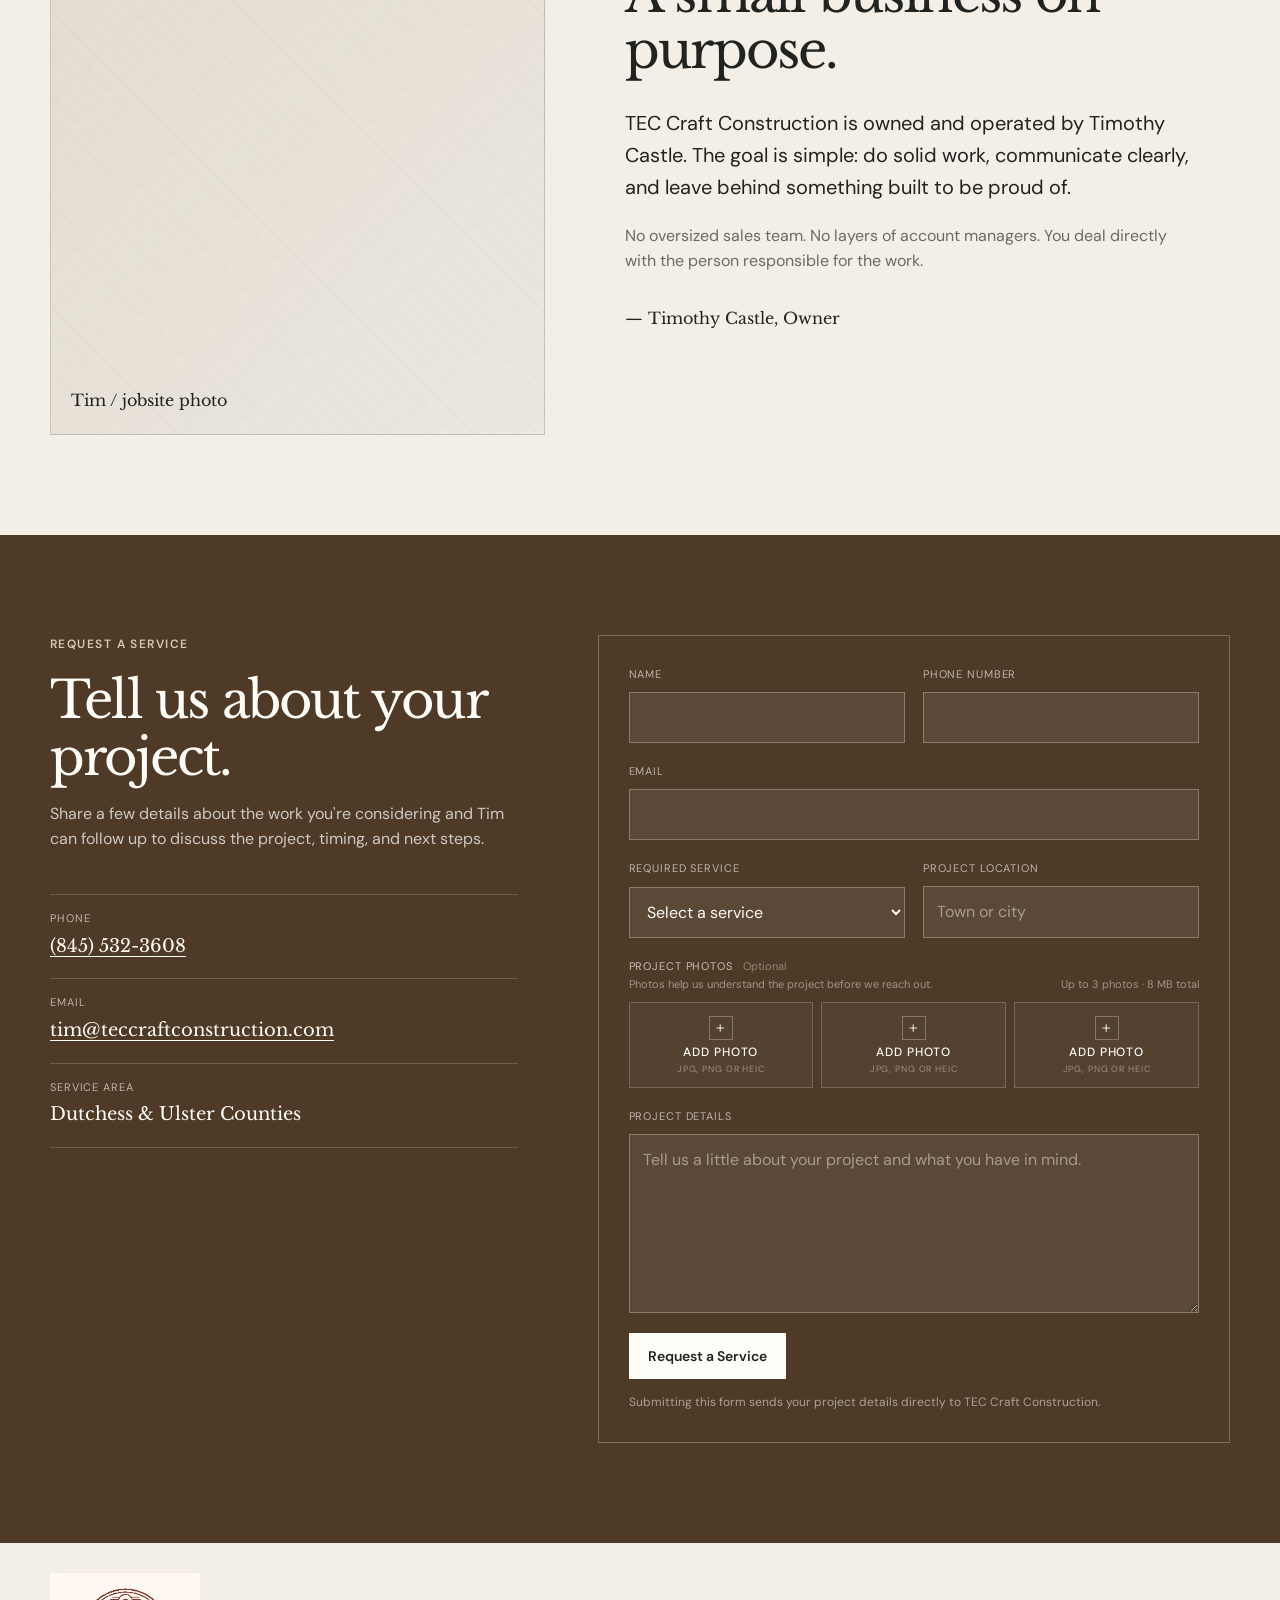
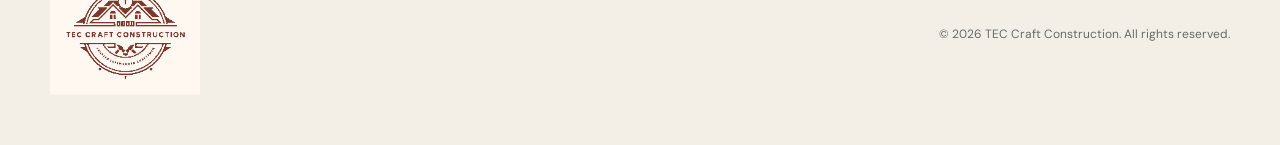
==== commit 3e66692d: "Use crisp PNG logo asset" ====
--- a/index.html
+++ b/index.html
@@ -13,7 +13,7 @@
 <body>
   <header class="site-header">
     <a class="brand" href="#top" aria-label="TEC Craft Construction home">
-      <img class="brand-logo" src="assets/tec-craft-logo.jpg" alt="TEC Craft Construction" />
+      <img class="brand-logo" src="assets/tec-craft-logo.png" alt="TEC Craft Construction" />
     </a>
 
     <button class="nav-toggle" aria-label="Open navigation" aria-expanded="false">
@@ -339,7 +339,7 @@
 
   <footer>
     <div class="brand footer-brand">
-      <img class="brand-logo" src="assets/tec-craft-logo.jpg" alt="TEC Craft Construction" />
+      <img class="brand-logo" src="assets/tec-craft-logo.png" alt="TEC Craft Construction" />
     </div>
     <p>© <span id="year"></span> TEC Craft Construction. All rights reserved.</p>
   </footer>
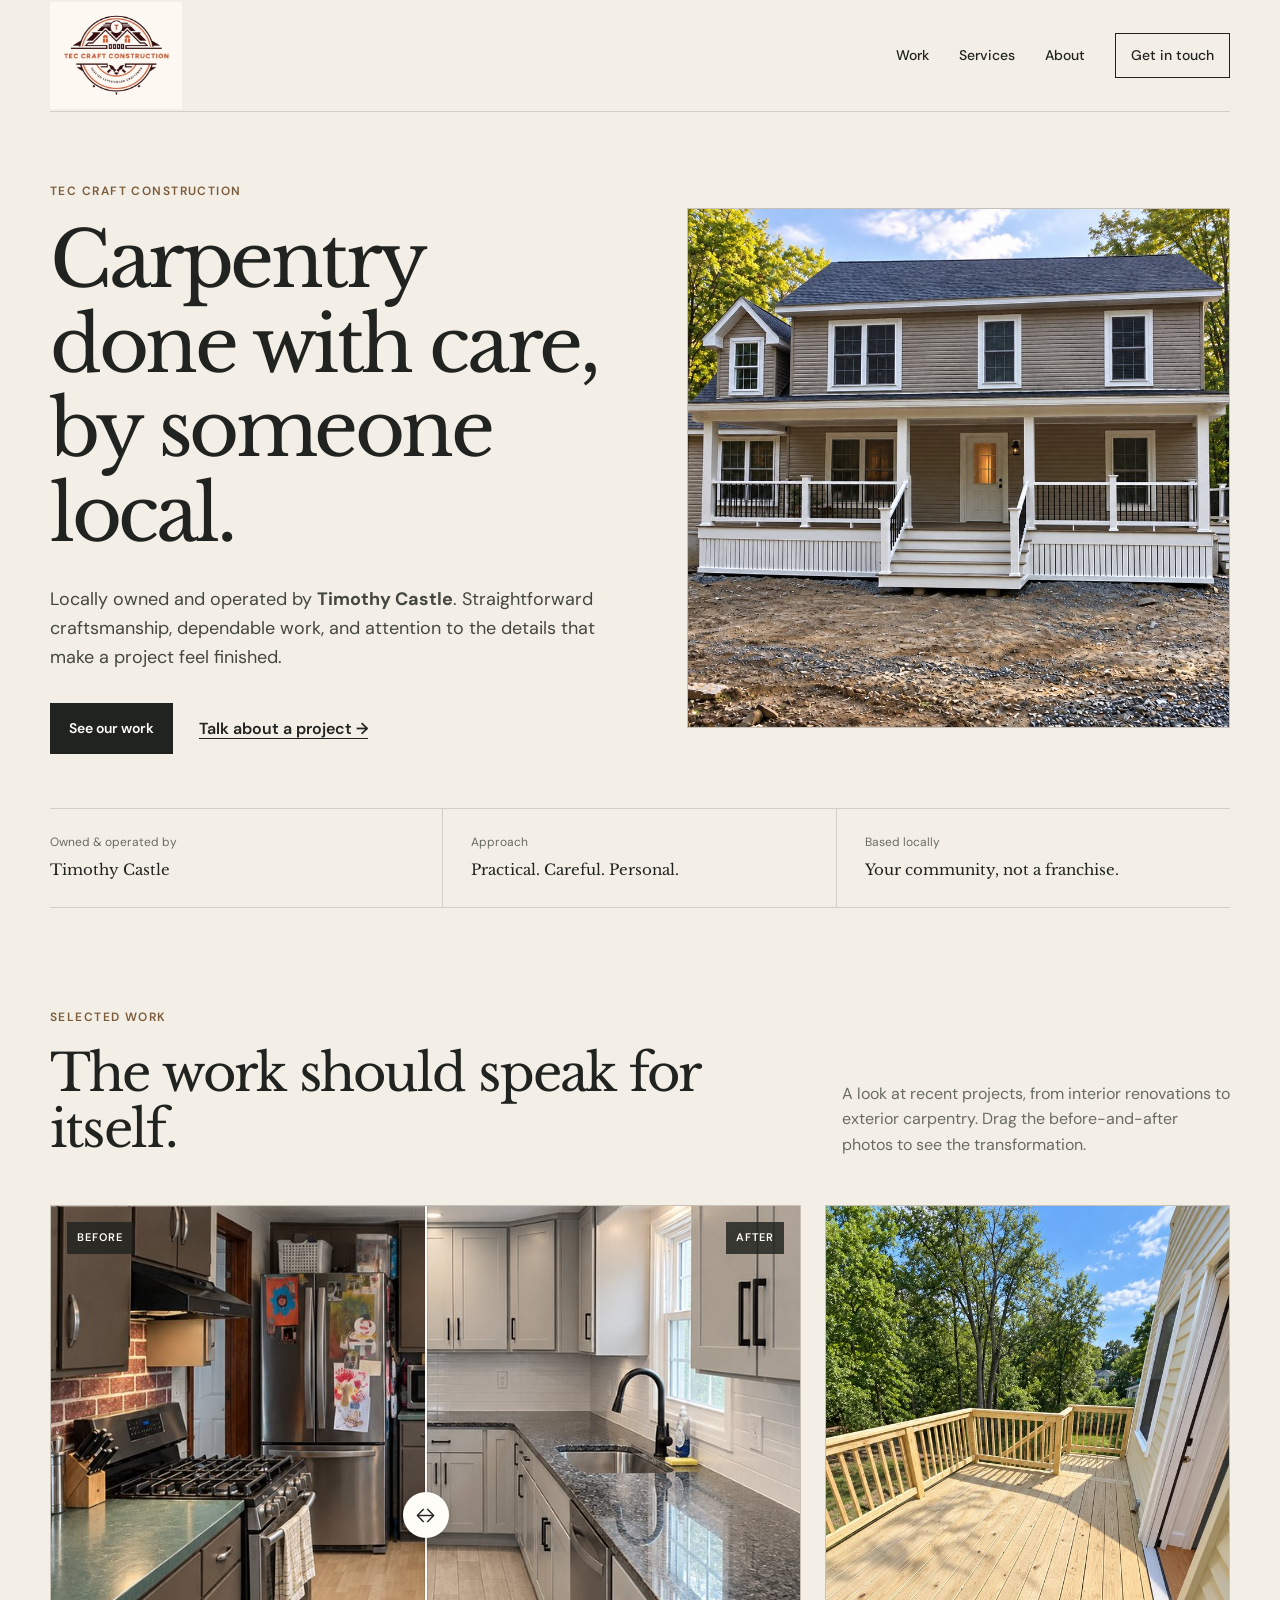
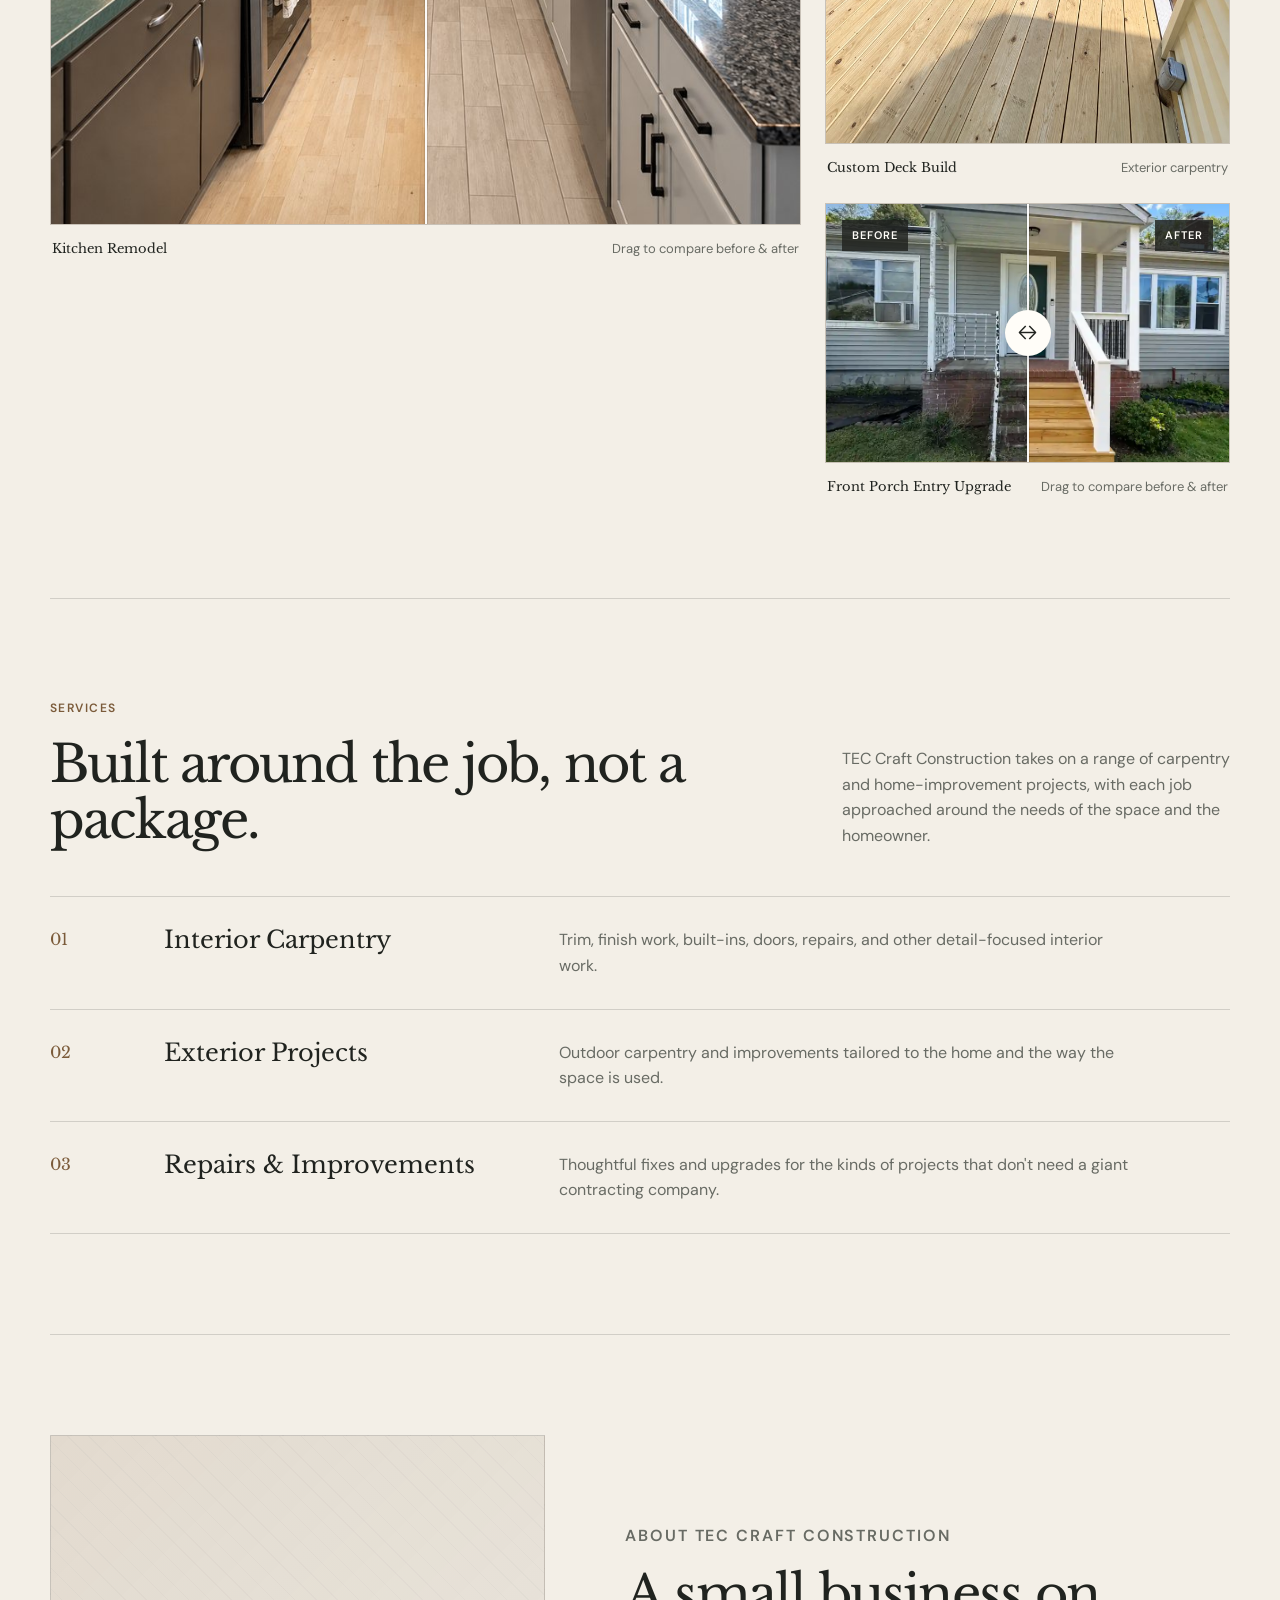
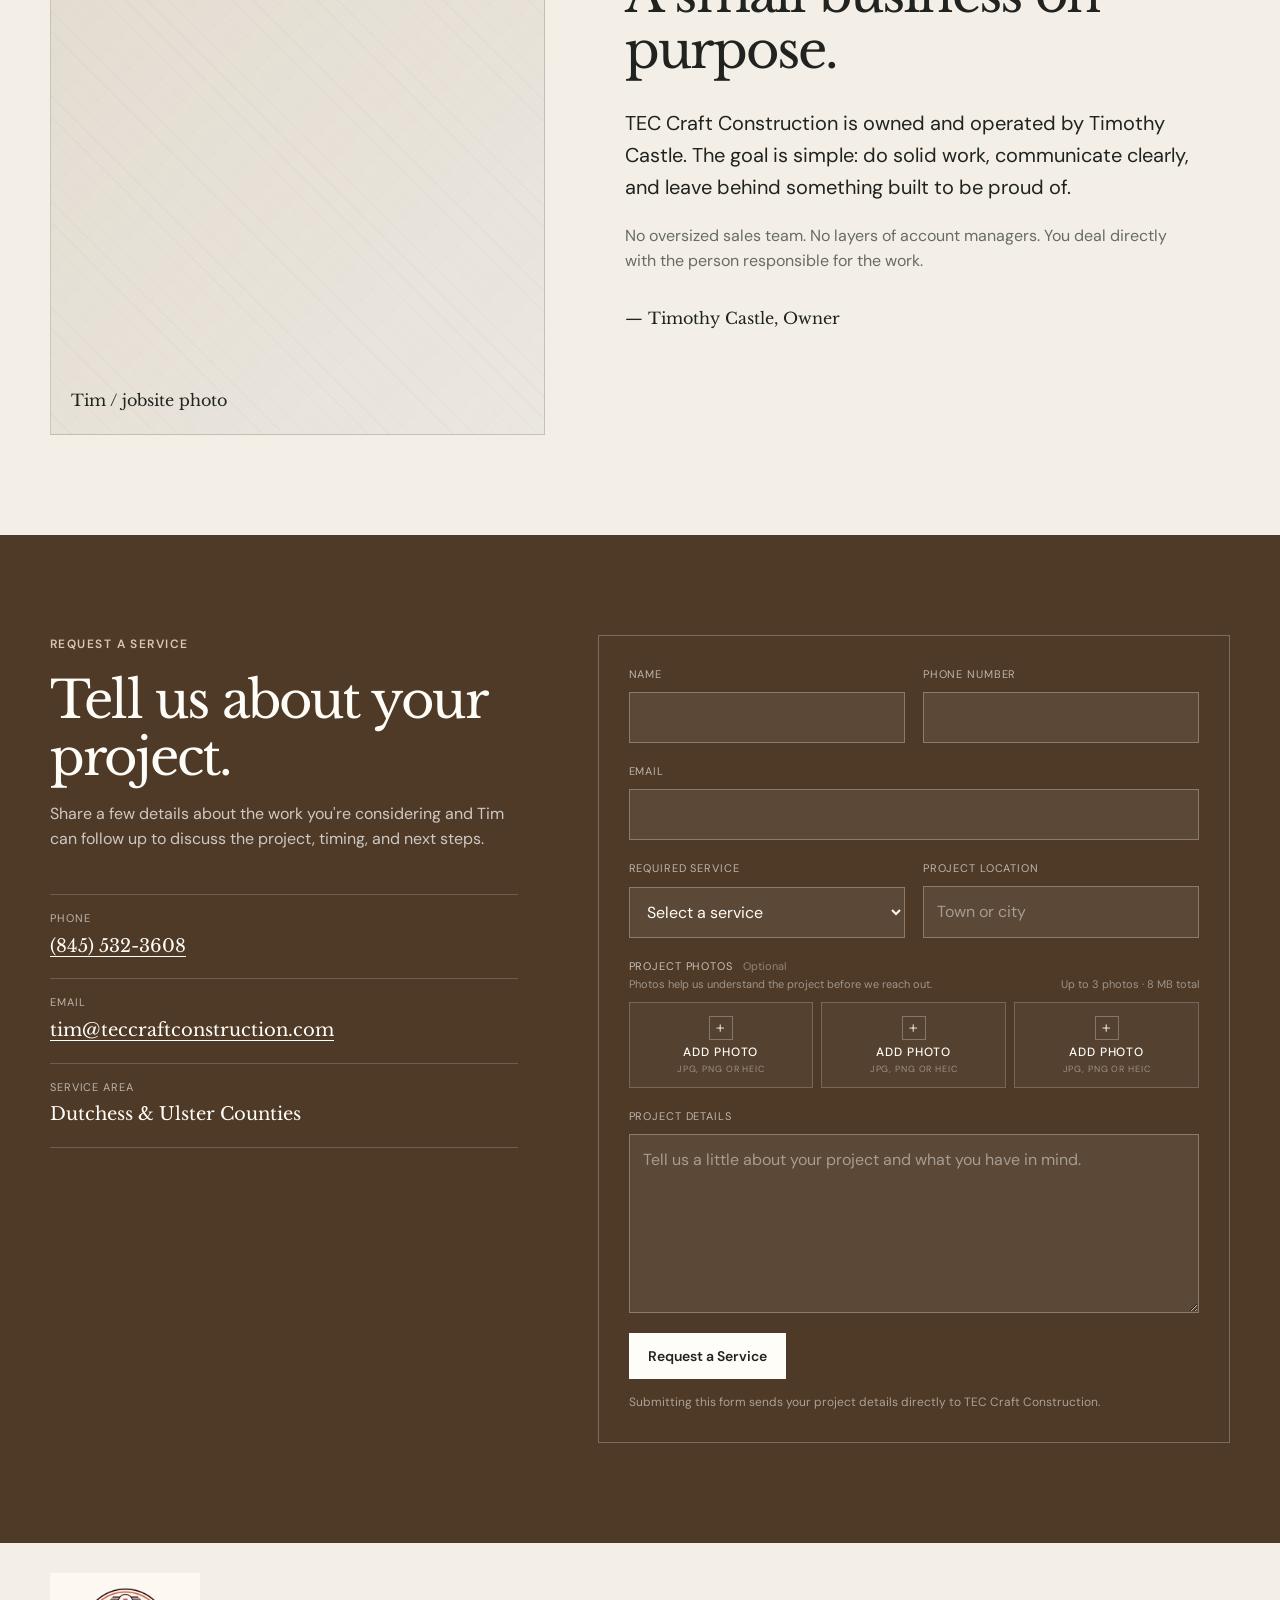
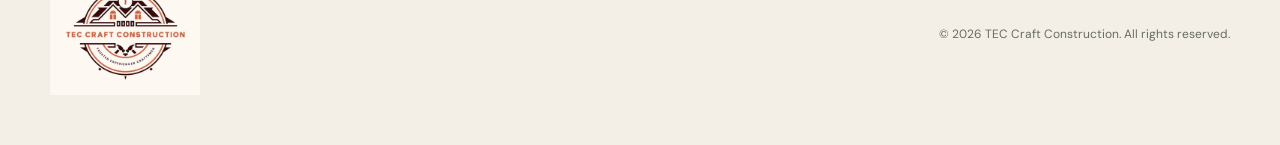
==== commit 6ae97804: "Use exact original TEC Craft logo" ====
--- a/index.html
+++ b/index.html
@@ -9,11 +9,12 @@
   <link rel="preconnect" href="https://fonts.gstatic.com" crossorigin>
   <link href="https://fonts.googleapis.com/css2?family=DM+Sans:wght@400;500;600&family=Libre+Baskerville:wght@400;700&display=swap" rel="stylesheet">
   <link rel="stylesheet" href="styles.css" />
+  <link rel="stylesheet" href="logo-embed.css" />
 </head>
 <body>
   <header class="site-header">
     <a class="brand" href="#top" aria-label="TEC Craft Construction home">
-      <img class="brand-logo" src="assets/tec-craft-logo.png" alt="TEC Craft Construction" />
+      <span class="brand-logo-exact" role="img" aria-label="TEC Craft Construction"></span>
     </a>
 
     <button class="nav-toggle" aria-label="Open navigation" aria-expanded="false">
@@ -339,7 +340,7 @@
 
   <footer>
     <div class="brand footer-brand">
-      <img class="brand-logo" src="assets/tec-craft-logo.png" alt="TEC Craft Construction" />
+      <span class="brand-logo-exact" role="img" aria-label="TEC Craft Construction"></span>
     </div>
     <p>© <span id="year"></span> TEC Craft Construction. All rights reserved.</p>
   </footer>
--- a/logo-embed.css
+++ b/logo-embed.css
@@ -0,0 +1,23 @@
+.brand-logo-exact {
+  display: block;
+  width: 132px;
+  aspect-ratio: 400 / 324;
+  background-image: url("[data-uri]");
+  background-repeat: no-repeat;
+  background-position: center;
+  background-size: contain;
+}
+
+.footer-brand .brand-logo-exact {
+  width: 150px;
+}
+
+@media (max-width: 520px) {
+  .brand-logo-exact {
+    width: 106px;
+  }
+
+  .footer-brand .brand-logo-exact {
+    width: 125px;
+  }
+}
